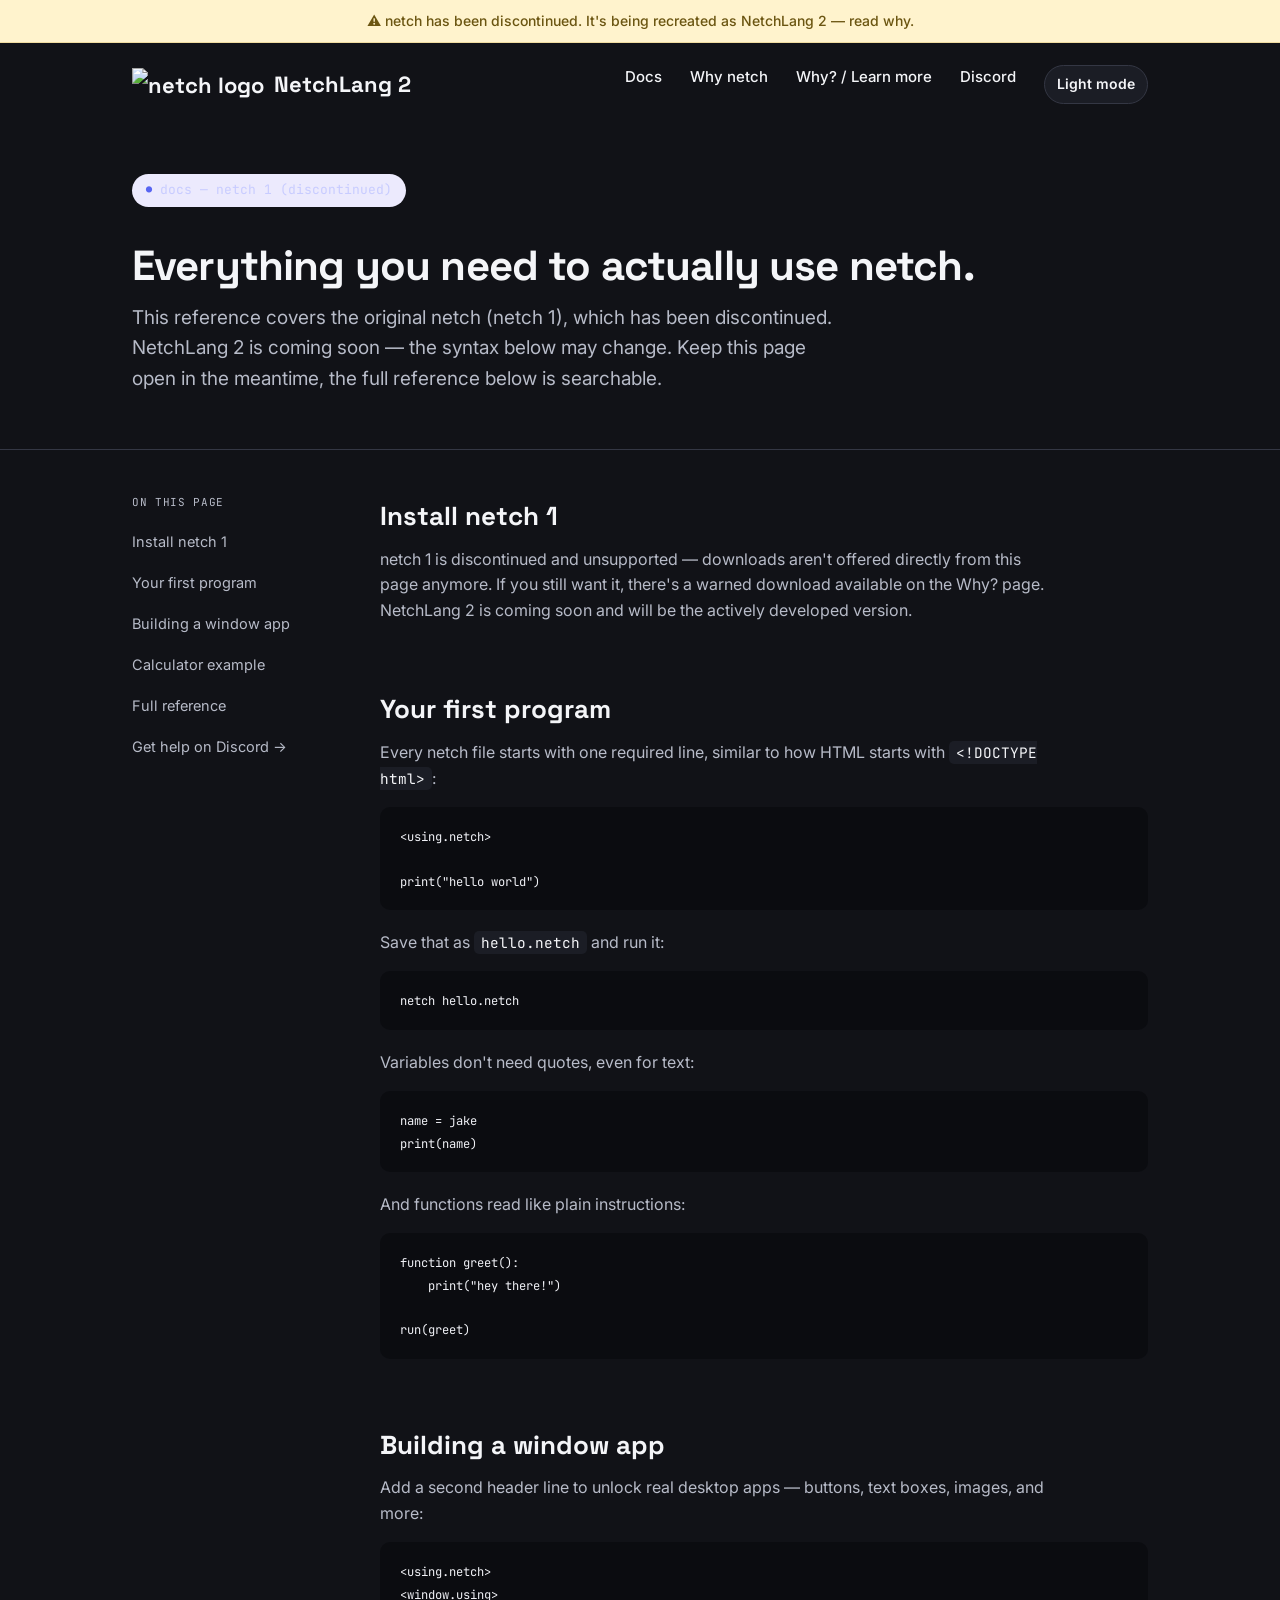
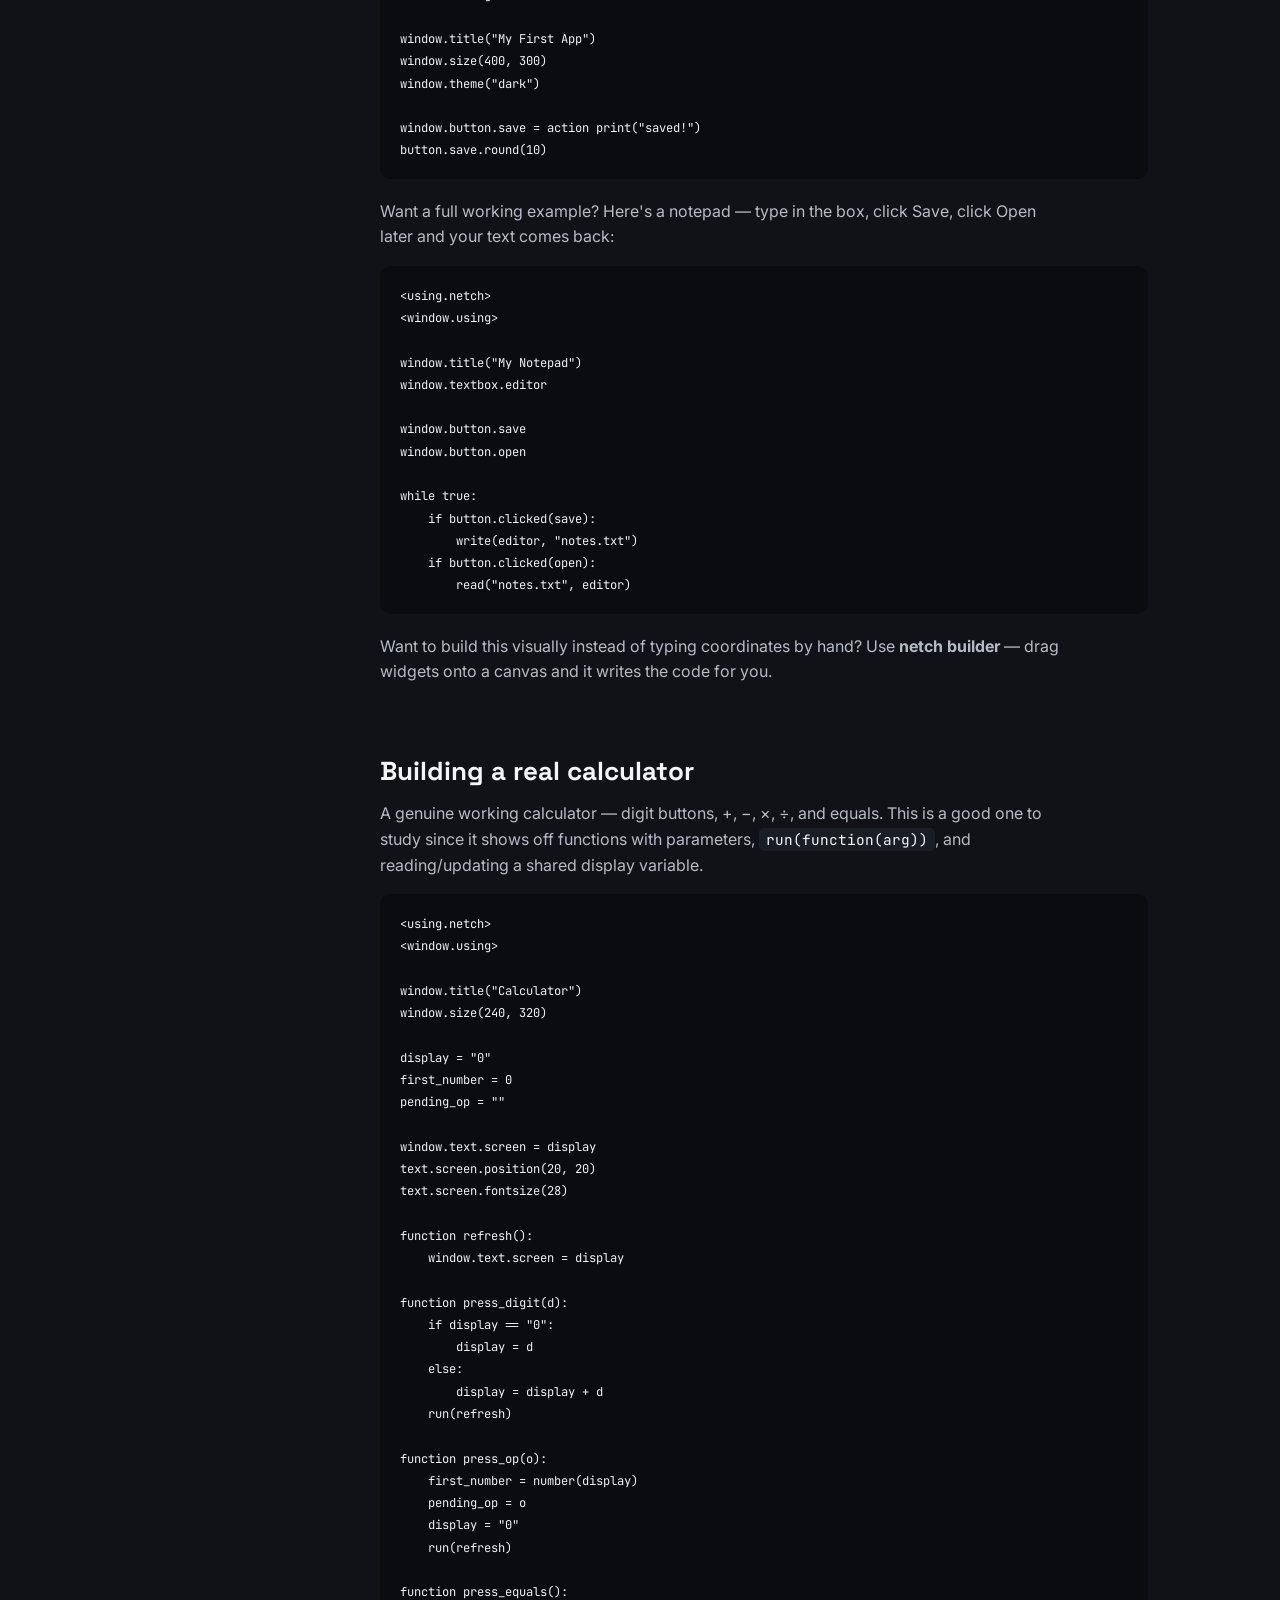
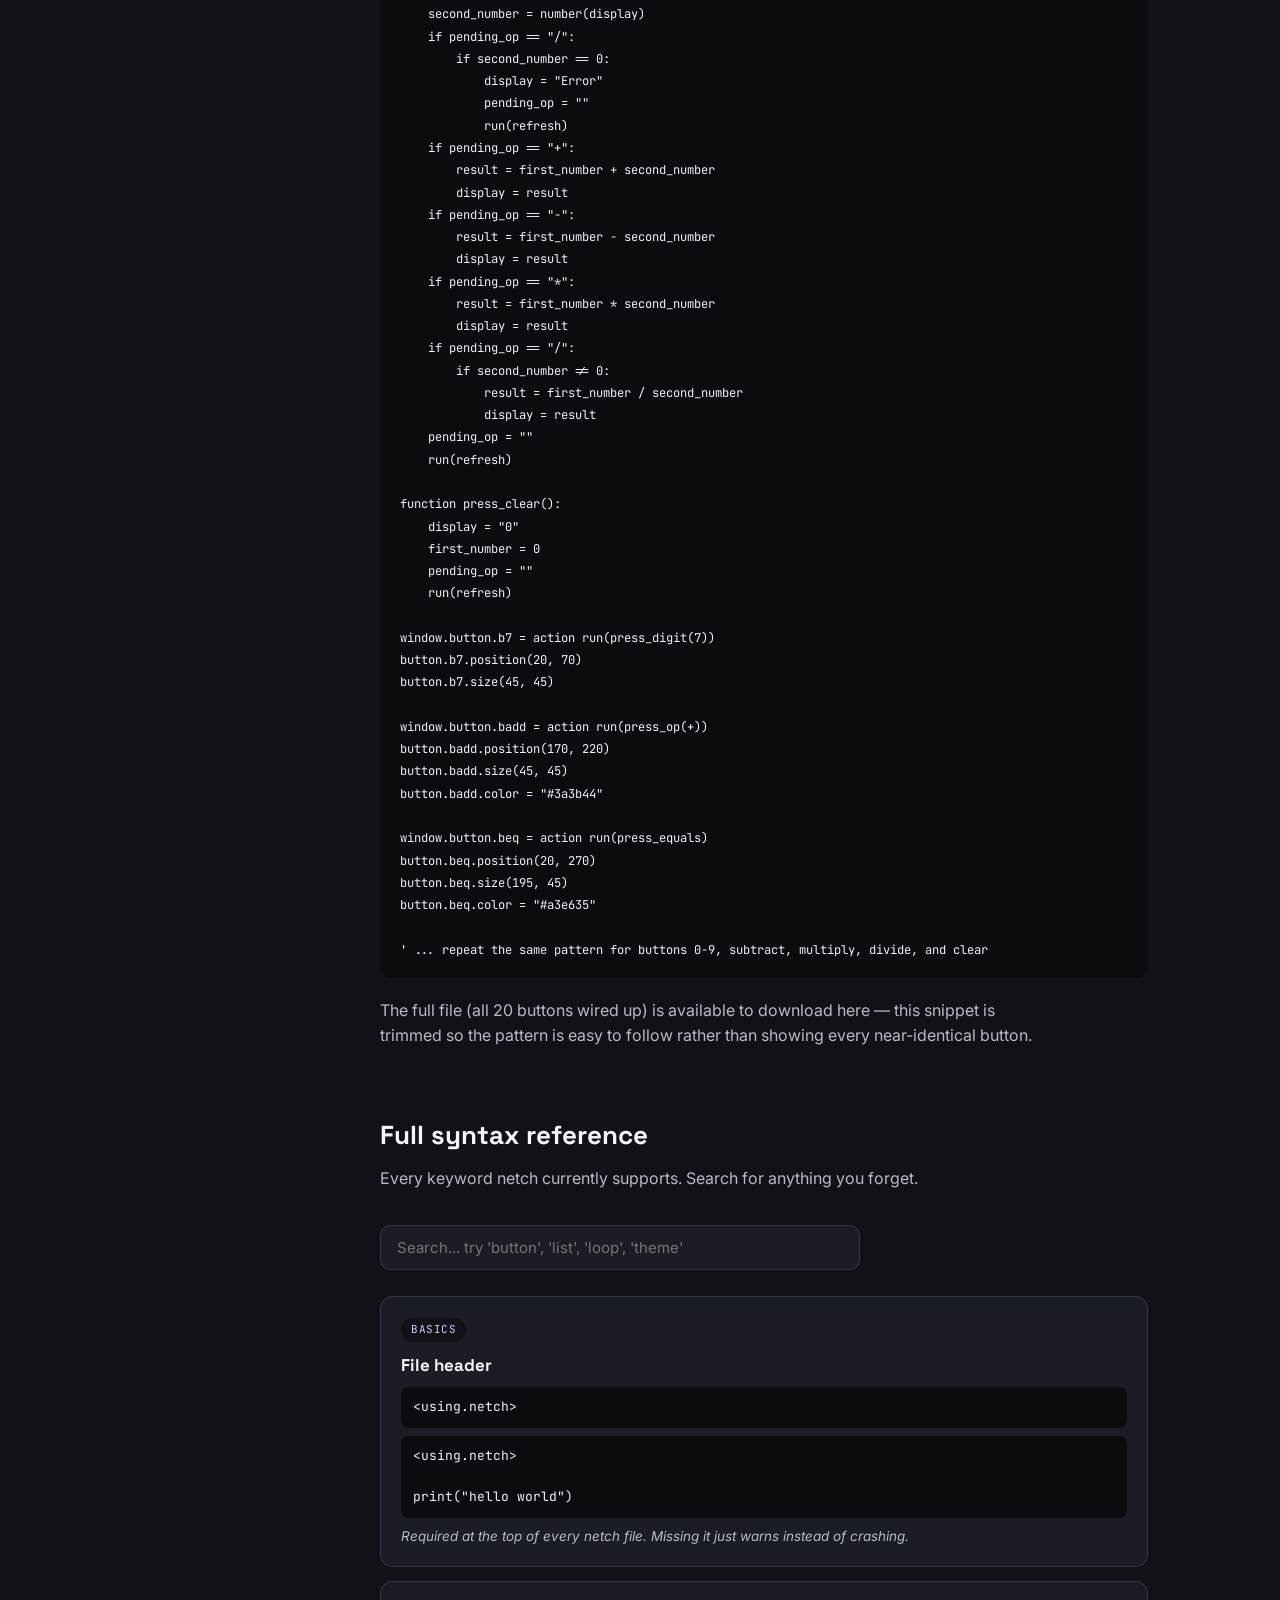
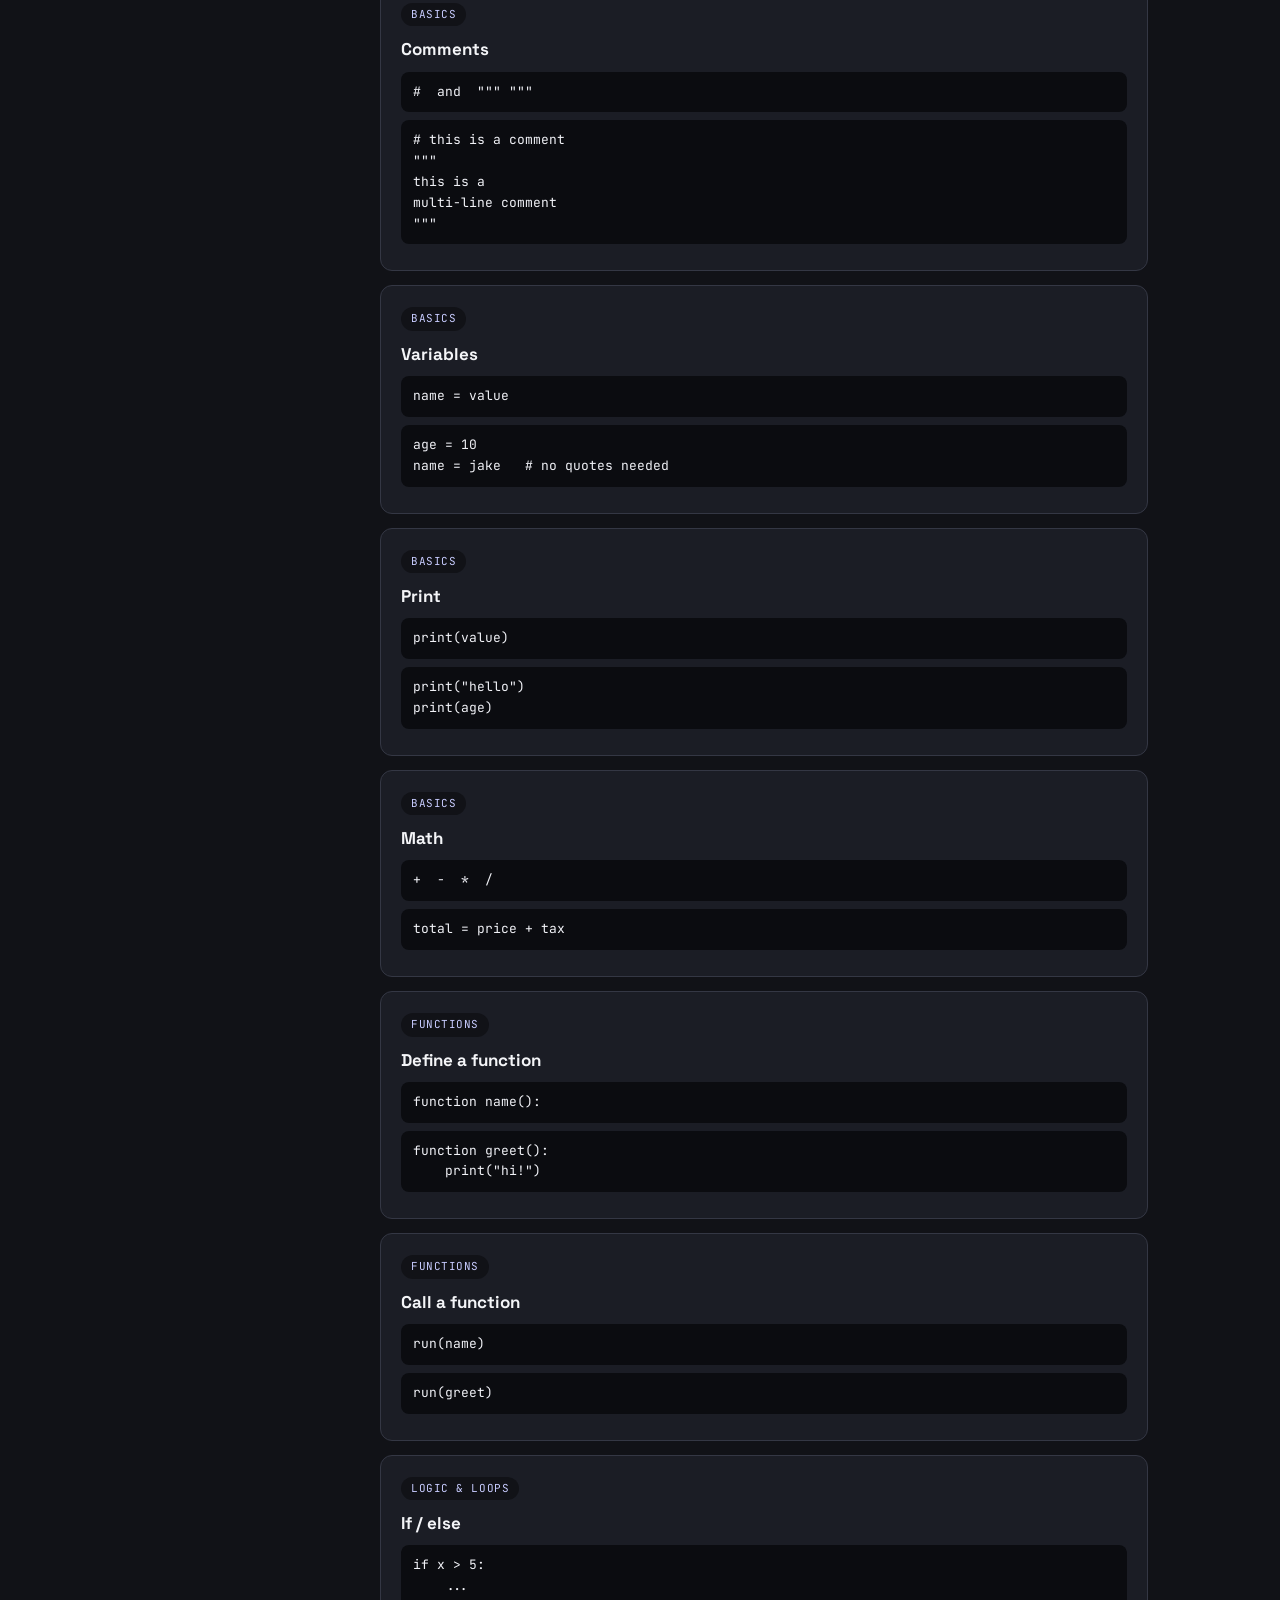
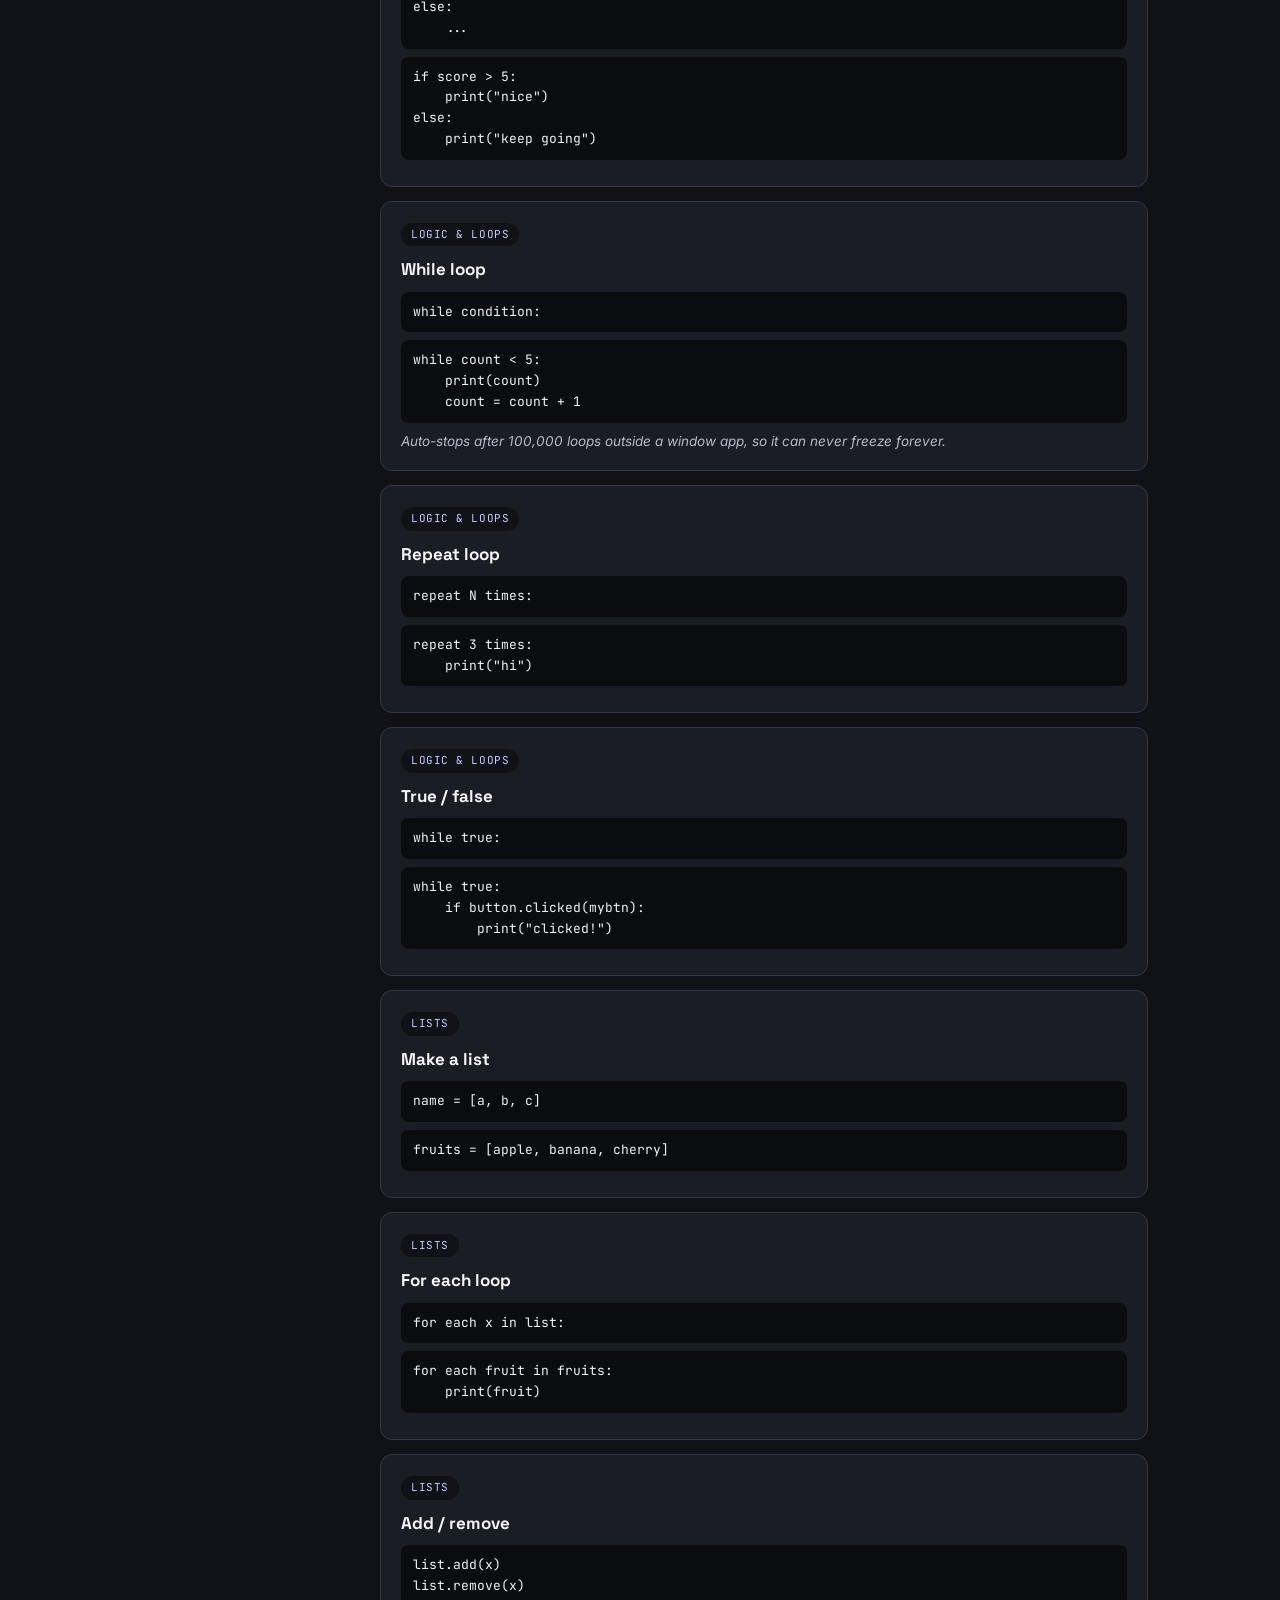
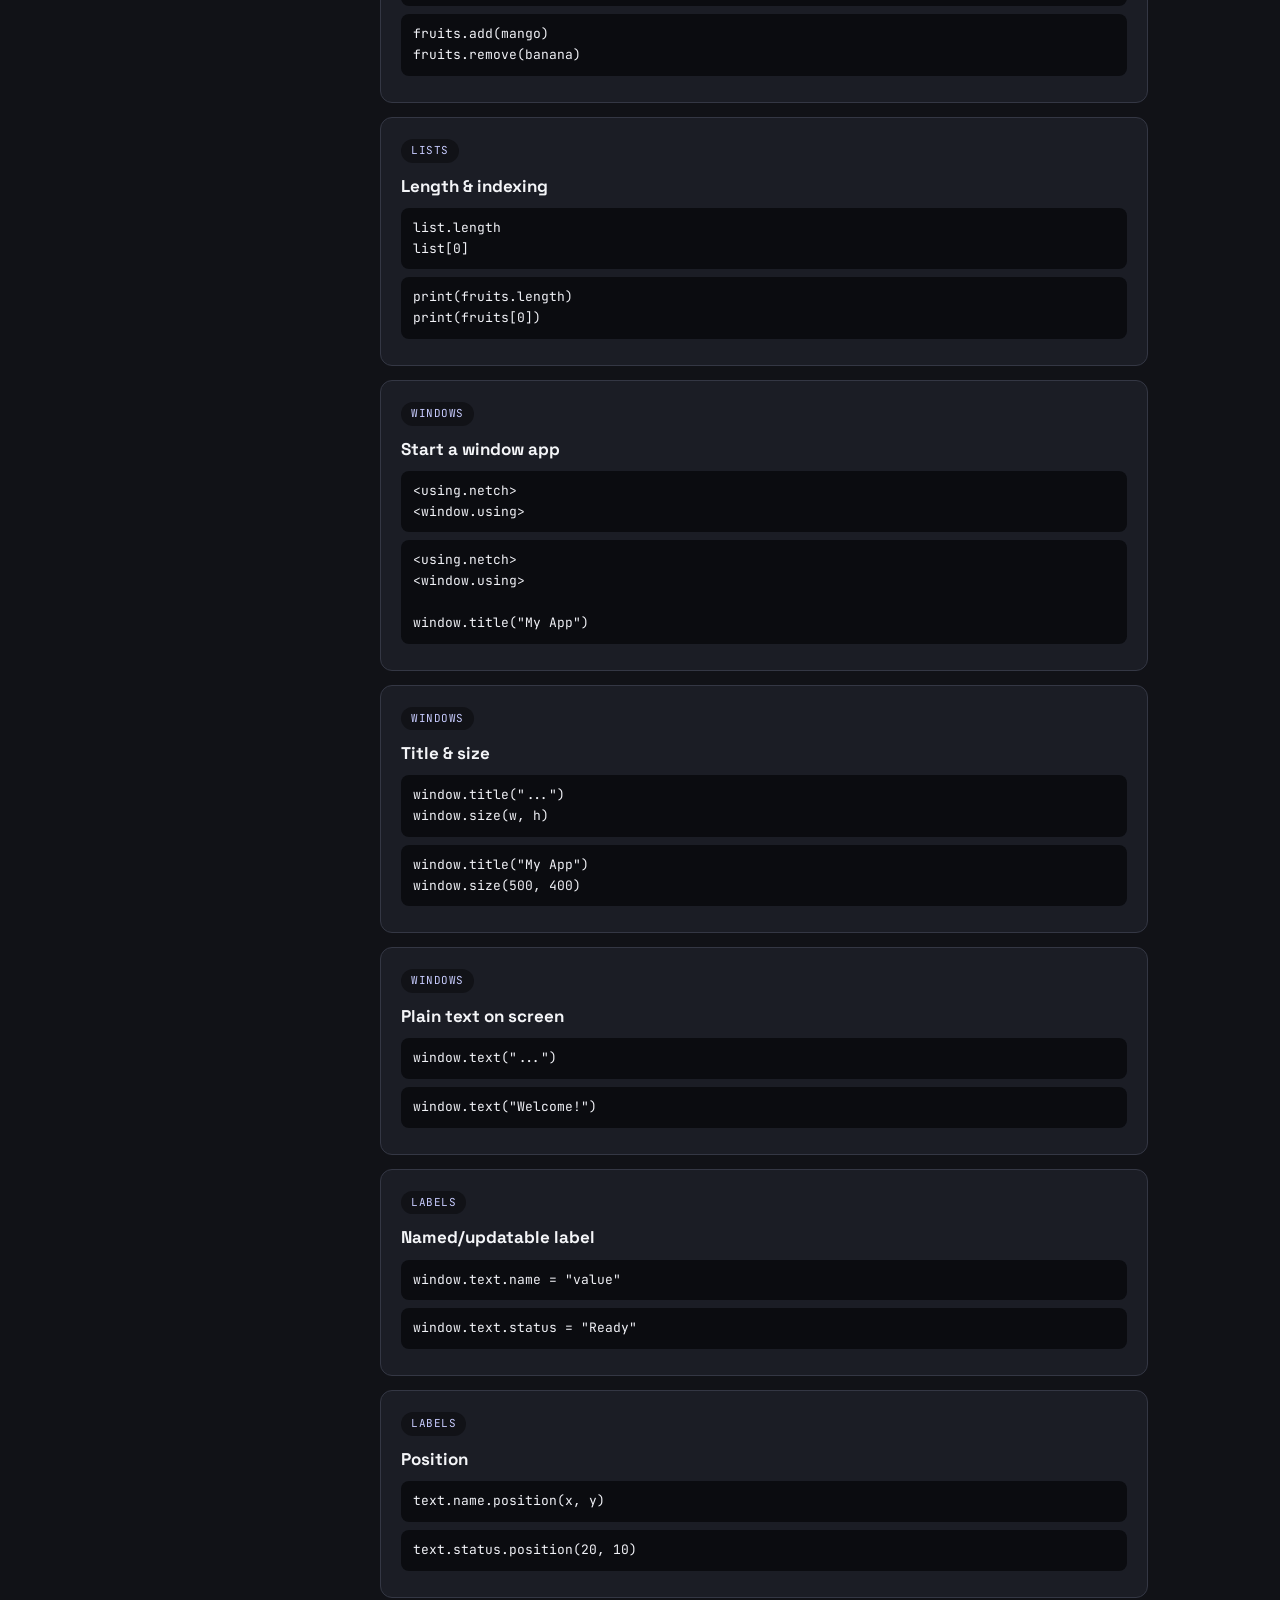
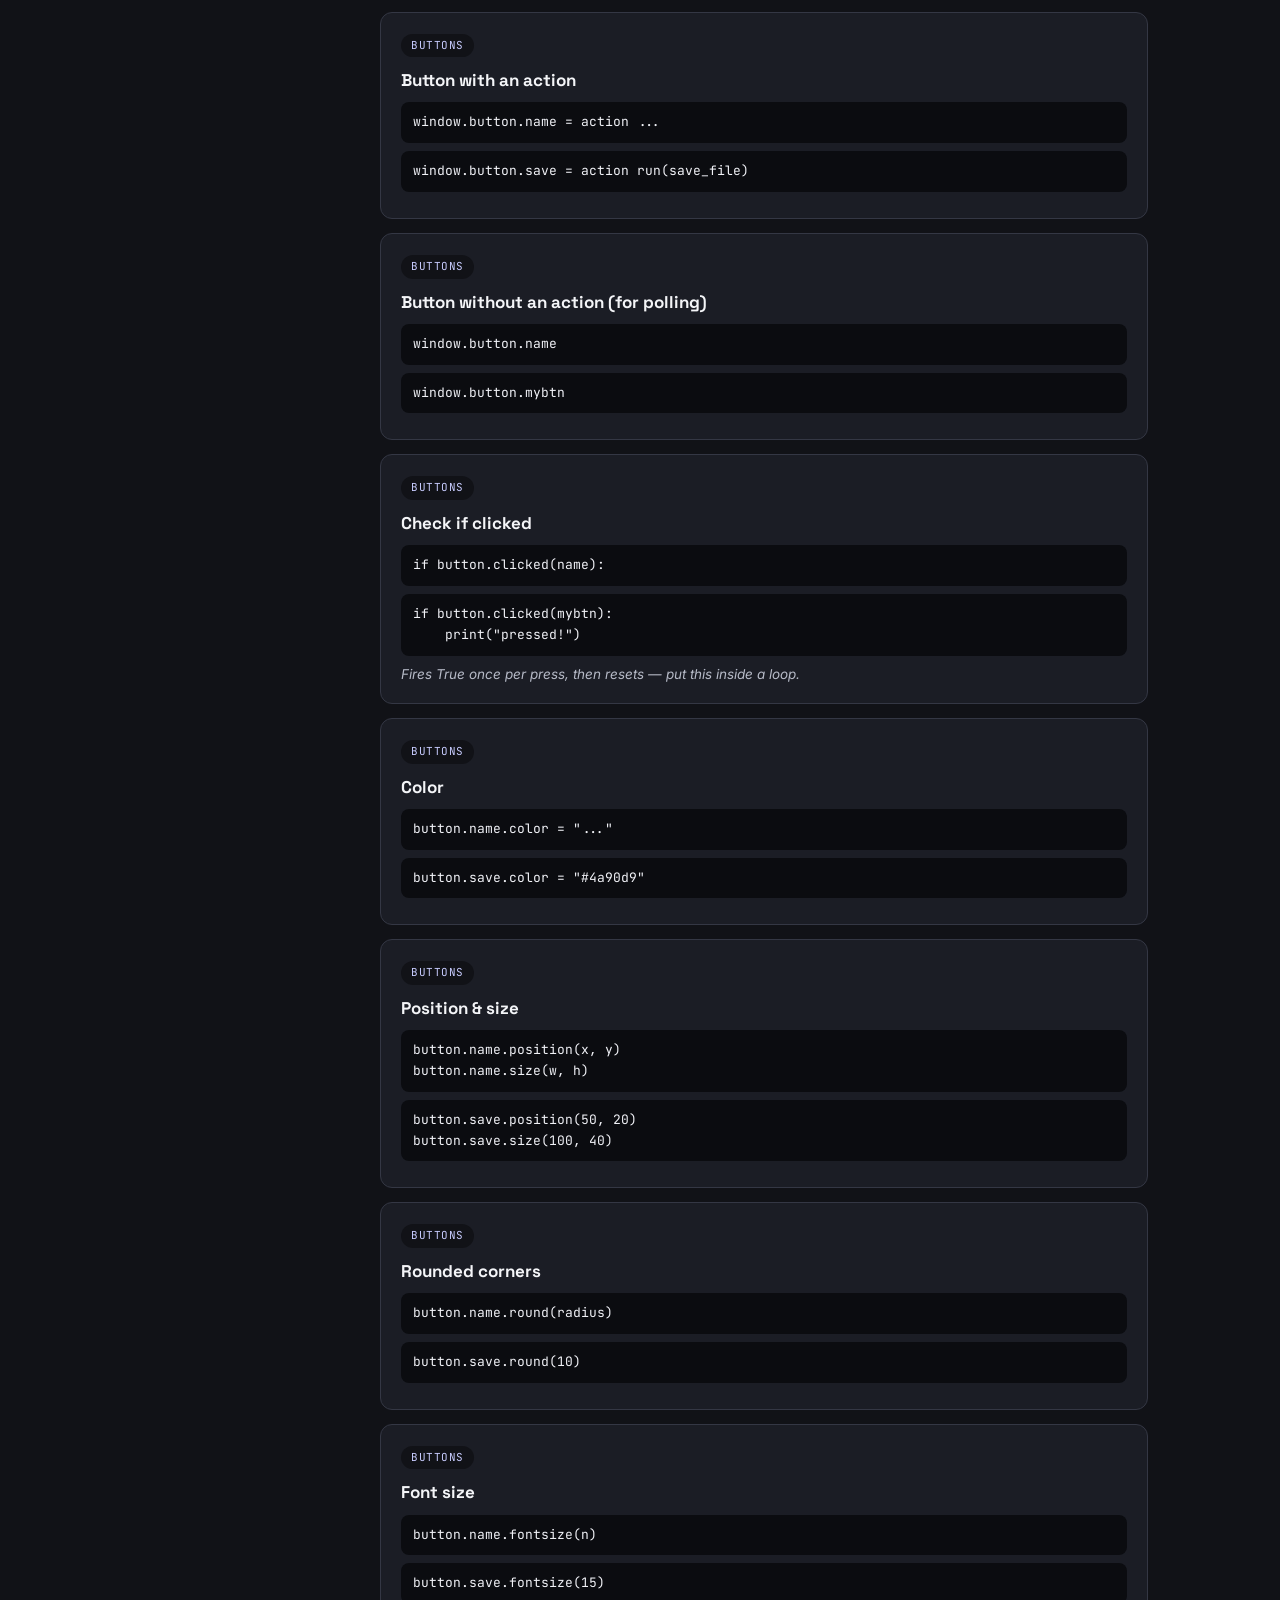
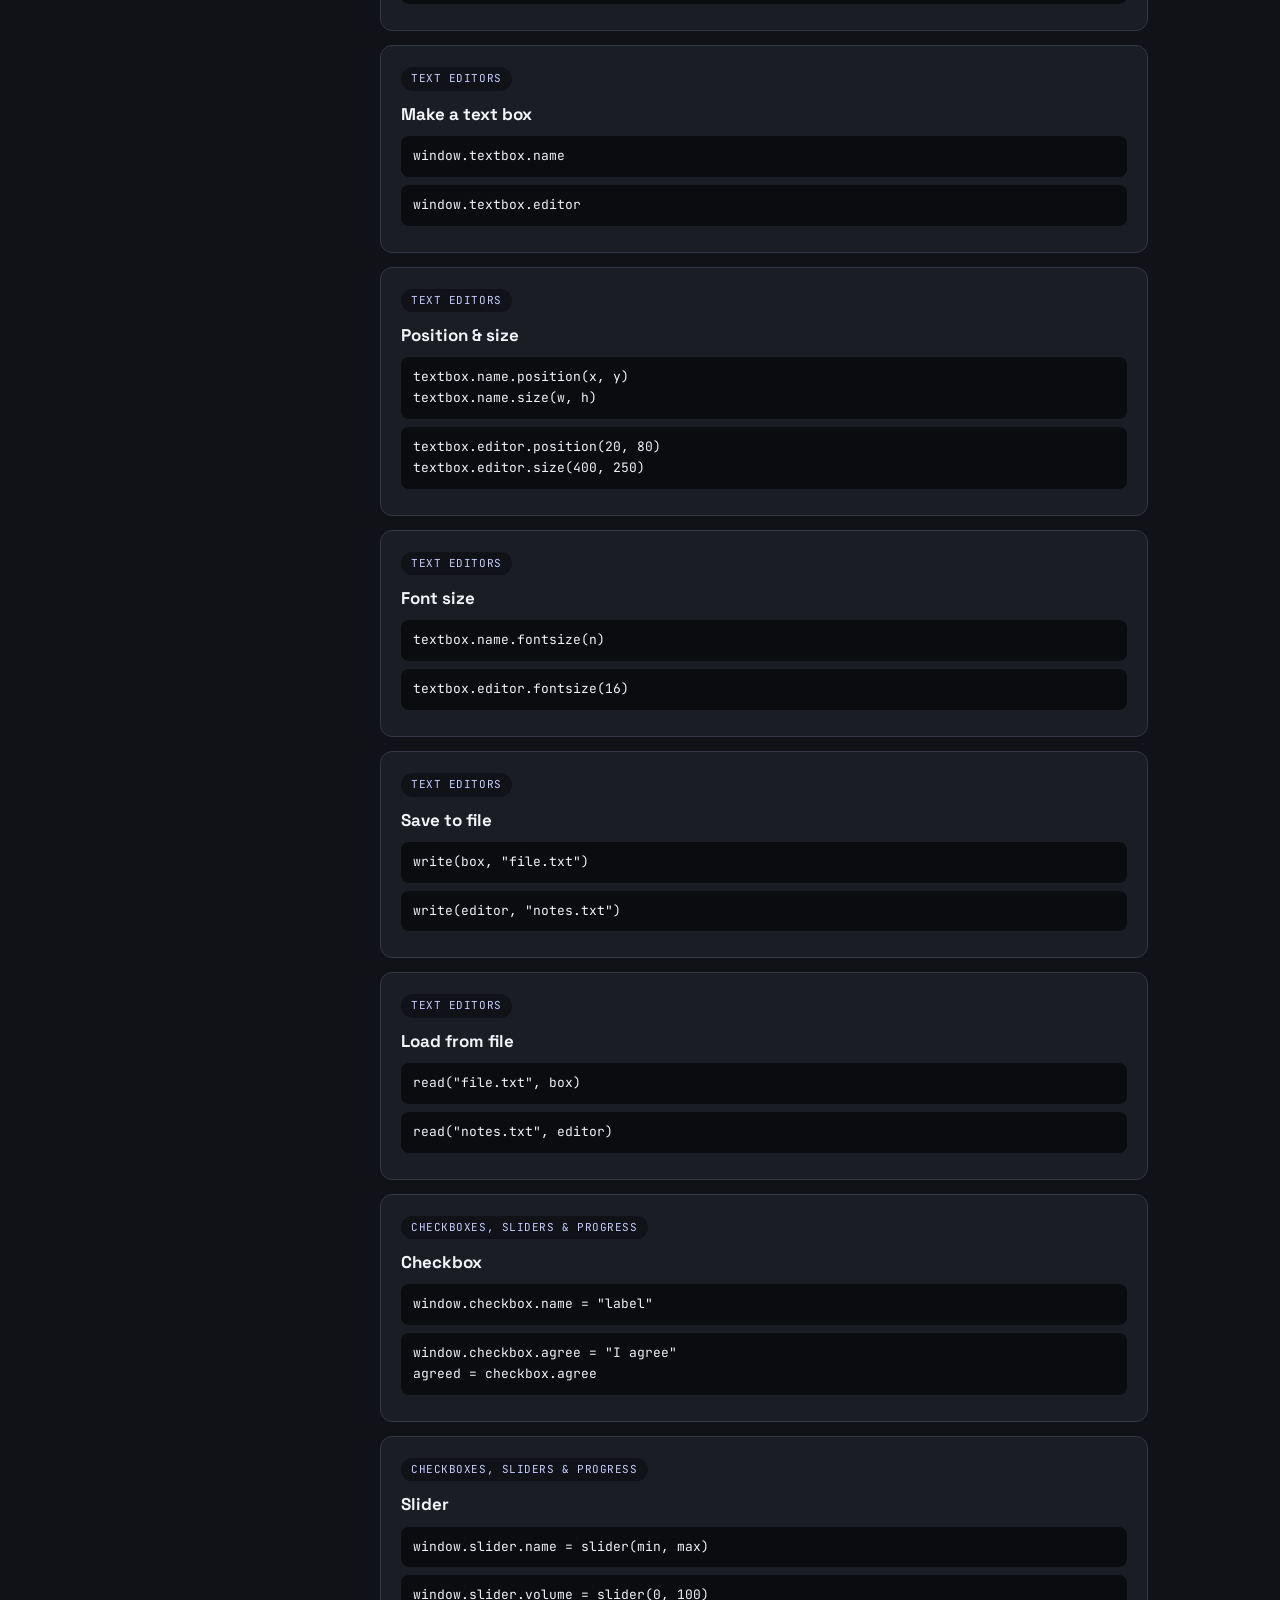
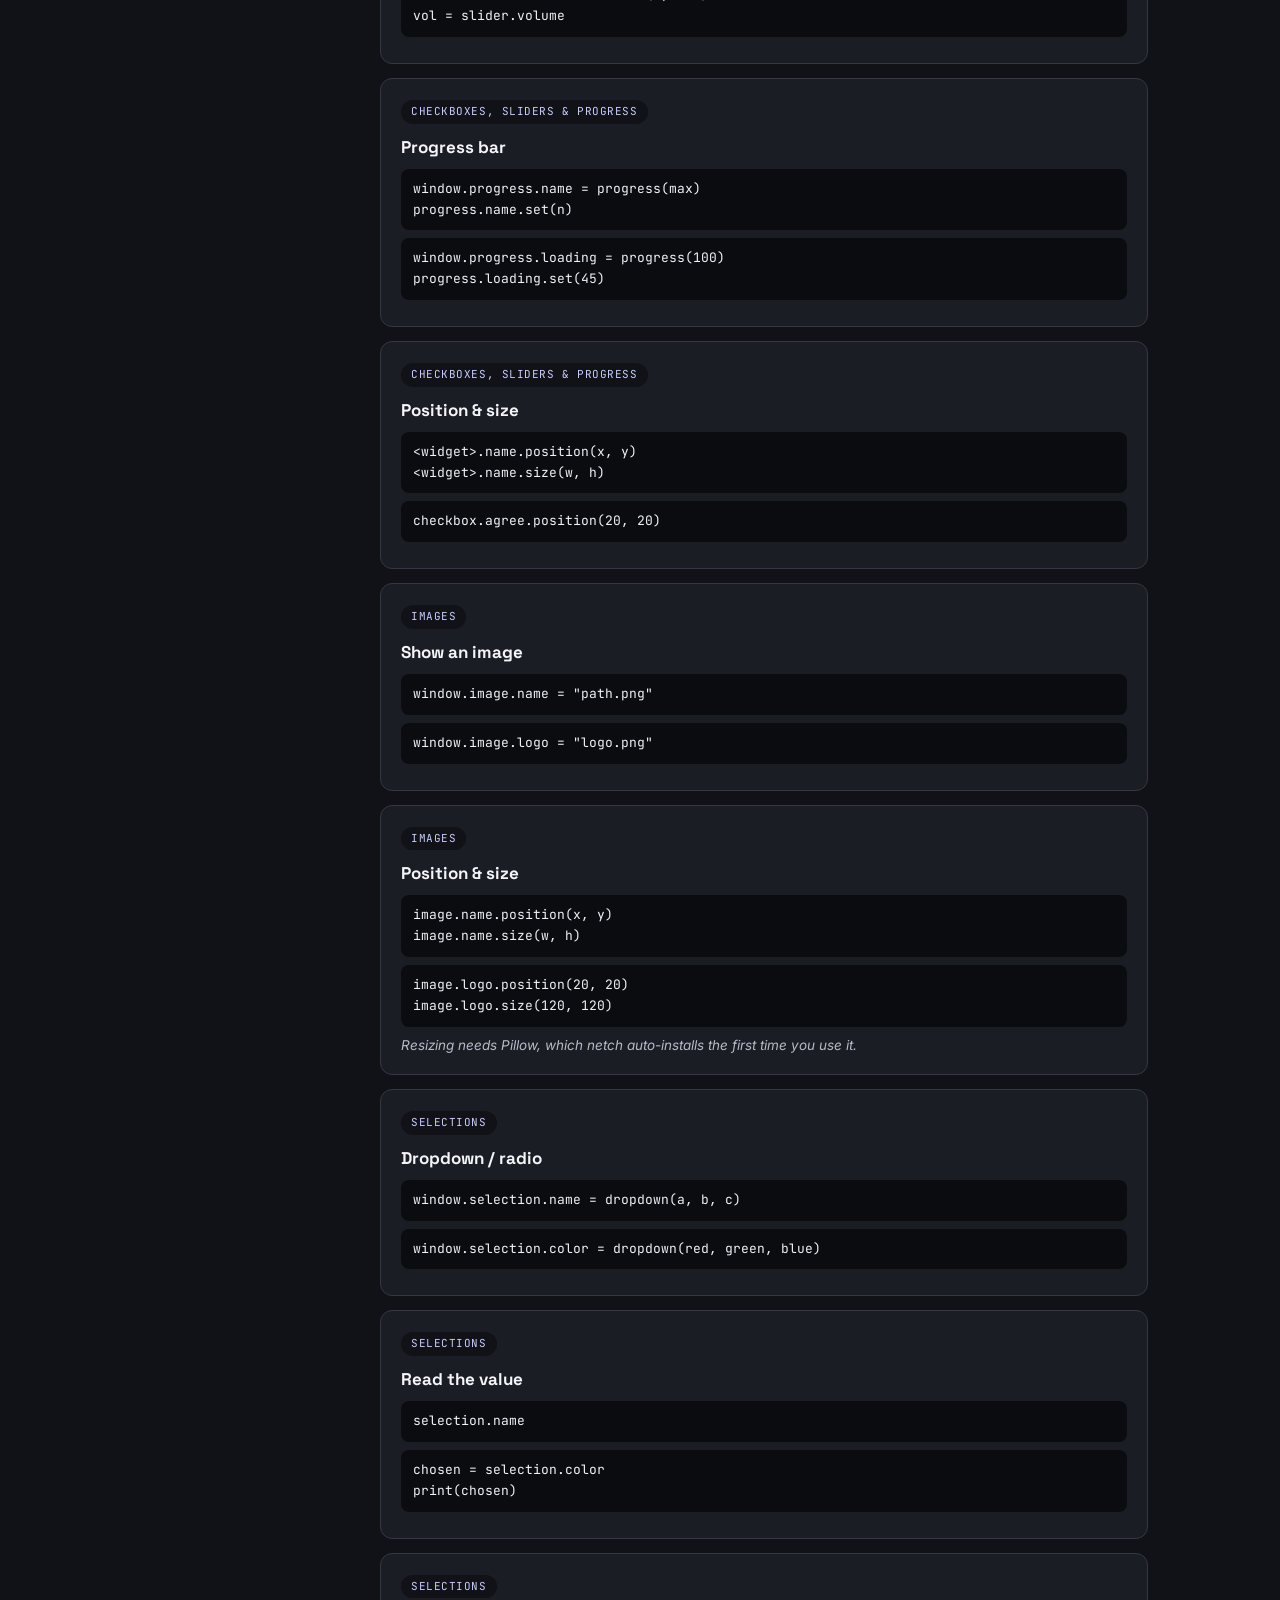
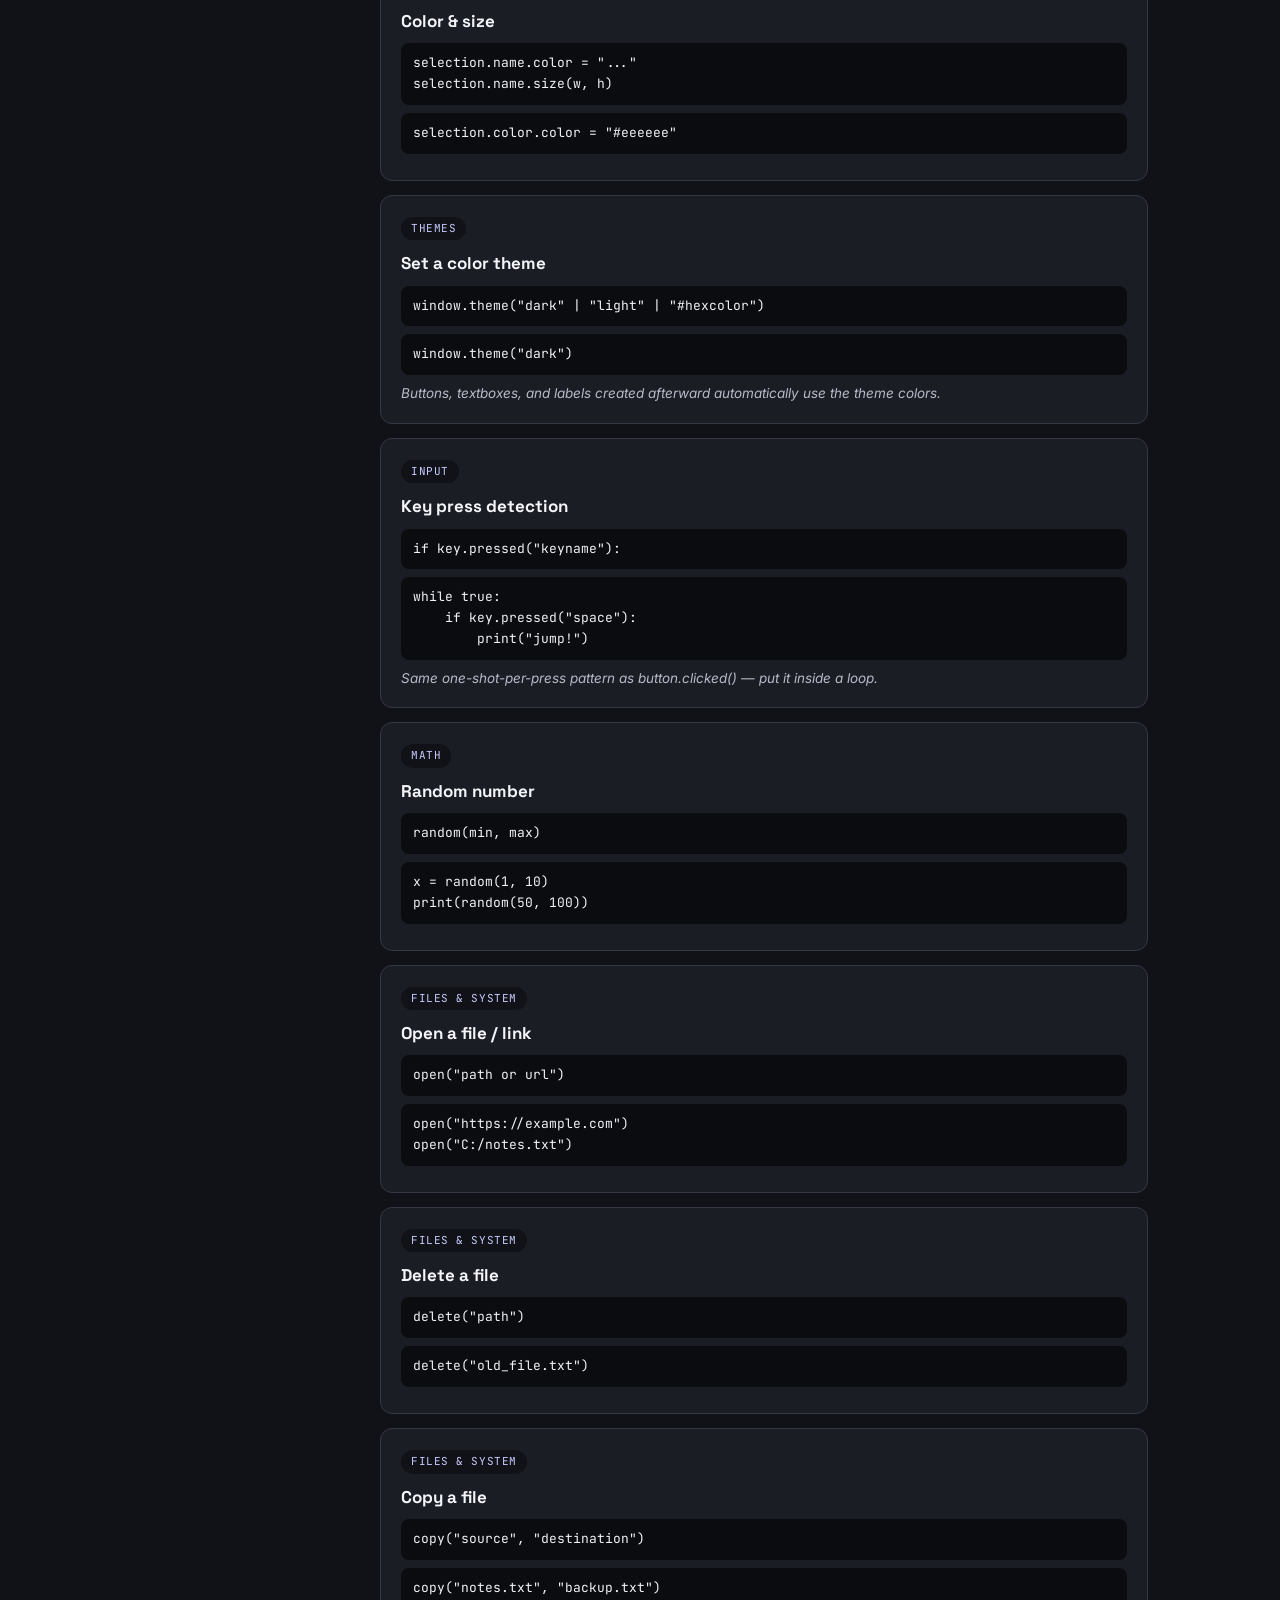
==== docs.html @ a578b595 "Add files via upload" ====
<!DOCTYPE html>
<html lang="en">
<head>
<meta charset="UTF-8" />
<meta name="viewport" content="width=device-width, initial-scale=1.0" />
<title>NetchLang 2 docs — syntax reference (netch 1, discontinued)</title>
<meta name="description" content="netch has been discontinued and is being recreated as NetchLang 2. This reference describes the original netch 1 syntax." />
<link id="theme-favicon" rel="icon" href="assets/logo-dark.png" />
<script>document.documentElement.dataset.theme = localStorage.getItem('netch-theme') || 'dark';</script>
<link rel="stylesheet" href="style.css" />
<link rel="stylesheet" href="docs.css" />
</head>
<body>

<div class="notice-banner">
  <div class="wrap">
    ⚠ netch has been discontinued. It's being recreated as NetchLang 2 — <a href="why.html">read why</a>.
  </div>
</div>

<div class="wrap">
  <nav>
    <a href="index.html" class="brand">
      <img src="assets/logo-light.png" alt="netch logo" />
      NetchLang 2
    </a>
    <div class="nav-links">
      <a href="docs.html">Docs</a>
      <a href="index.html#features">Why netch</a>
      <a href="why.html">Why? / Learn more</a>
      <a href="https://discord.gg/qxUgVgeZNE" target="_blank" rel="noopener">Discord</a>
      <button class="theme-toggle" type="button" data-theme-toggle>Light mode</button>
    </div>
  </nav>
</div>

<header class="docs-hero">
  <div class="wrap">
    <span class="eyebrow">docs — netch 1 (discontinued)</span>
    <h1>Everything you need to actually use netch.</h1>
    <p class="subhead">This reference covers the original netch (netch 1), which has been discontinued. NetchLang 2 is coming soon — the syntax below may change. Keep this page open in the meantime, the full reference below is searchable.</p>
  </div>
</header>

<div class="wrap docs-layout">

  <aside class="docs-nav">
    <div class="docs-nav-label">On this page</div>
    <a href="#install">Install netch 1</a>
    <a href="#first-program">Your first program</a>
    <a href="#windows-apps">Building a window app</a>
    <a href="#calculator">Calculator example</a>
    <a href="#reference">Full reference</a>
    <a href="https://discord.gg/qxUgVgeZNE" target="_blank" rel="noopener">Get help on Discord →</a>
  </aside>

  <main class="docs-content">

    <section id="install">
      <h2>Install netch 1</h2>
      <p>
        netch 1 is discontinued and unsupported — downloads aren't offered directly from this page anymore.
        If you still want it, there's a warned download available on the
        <a href="why.html">Why? page</a>. NetchLang 2 is coming soon and will be the actively developed version.
      </p>
    </section>

    <section id="first-program">
      <h2>Your first program</h2>
      <p>Every netch file starts with one required line, similar to how HTML starts with <code>&lt;!DOCTYPE html&gt;</code>:</p>
      <pre><code>&lt;using.netch&gt;

print("hello world")</code></pre>
      <p>Save that as <code>hello.netch</code> and run it:</p>
      <pre><code>netch hello.netch</code></pre>
      <p>Variables don't need quotes, even for text:</p>
      <pre><code>name = jake
print(name)</code></pre>
      <p>And functions read like plain instructions:</p>
      <pre><code>function greet():
    print("hey there!")

run(greet)</code></pre>
    </section>

    <section id="windows-apps">
      <h2>Building a window app</h2>
      <p>Add a second header line to unlock real desktop apps — buttons, text boxes, images, and more:</p>
      <pre><code>&lt;using.netch&gt;
&lt;window.using&gt;

window.title("My First App")
window.size(400, 300)
window.theme("dark")

window.button.save = action print("saved!")
button.save.round(10)</code></pre>
      <p>Want a full working example? Here's a notepad — type in the box, click Save, click Open later and your text comes back:</p>
      <pre><code>&lt;using.netch&gt;
&lt;window.using&gt;

window.title("My Notepad")
window.textbox.editor

window.button.save
window.button.open

while true:
    if button.clicked(save):
        write(editor, "notes.txt")
    if button.clicked(open):
        read("notes.txt", editor)</code></pre>
      <p>Want to build this visually instead of typing coordinates by hand? Use <strong>netch builder</strong> — drag widgets onto a canvas and it writes the code for you.</p>
    </section>

    <section id="calculator">
      <h2>Building a real calculator</h2>
      <p>A genuine working calculator — digit buttons, +, −, ×, ÷, and equals. This is a good one to study since it shows off functions with parameters, <code>run(function(arg))</code>, and reading/updating a shared display variable.</p>
      <pre><code>&lt;using.netch&gt;
&lt;window.using&gt;

window.title("Calculator")
window.size(240, 320)

display = "0"
first_number = 0
pending_op = ""

window.text.screen = display
text.screen.position(20, 20)
text.screen.fontsize(28)

function refresh():
    window.text.screen = display

function press_digit(d):
    if display == "0":
        display = d
    else:
        display = display + d
    run(refresh)

function press_op(o):
    first_number = number(display)
    pending_op = o
    display = "0"
    run(refresh)

function press_equals():
    second_number = number(display)
    if pending_op == "/":
        if second_number == 0:
            display = "Error"
            pending_op = ""
            run(refresh)
    if pending_op == "+":
        result = first_number + second_number
        display = result
    if pending_op == "-":
        result = first_number - second_number
        display = result
    if pending_op == "*":
        result = first_number * second_number
        display = result
    if pending_op == "/":
        if second_number != 0:
            result = first_number / second_number
            display = result
    pending_op = ""
    run(refresh)

function press_clear():
    display = "0"
    first_number = 0
    pending_op = ""
    run(refresh)

window.button.b7 = action run(press_digit(7))
button.b7.position(20, 70)
button.b7.size(45, 45)

window.button.badd = action run(press_op(+))
button.badd.position(170, 220)
button.badd.size(45, 45)
button.badd.color = "#3a3b44"

window.button.beq = action run(press_equals)
button.beq.position(20, 270)
button.beq.size(195, 45)
button.beq.color = "#a3e635"

' ... repeat the same pattern for buttons 0-9, subtract, multiply, divide, and clear</code></pre>
      <p class="docs-muted">
        The full file (all 20 buttons wired up) is
        <a href="downloads/calculator.netch" download>available to download here</a> — this snippet is trimmed so
        the pattern is easy to follow rather than showing every near-identical button.
      </p>
    </section>

    <section id="reference">
      <h2>Full syntax reference</h2>
      <p>Every keyword netch currently supports. Search for anything you forget.</p>

      <input id="ref-search" type="text" placeholder="Search... try 'button', 'list', 'loop', 'theme'" />
      <div id="ref-results"></div>
    </section>

  </main>
</div>

<footer>
  <div class="wrap">
    <div class="footer-inner">
      <a href="index.html" class="brand"><img src="assets/logo-light.png" alt="NetchLang logo" /> NetchLang 2</a>
      <div class="footer-links">
        <a href="why.html">Why?</a>
        <a href="https://discord.gg/qxUgVgeZNE" target="_blank" rel="noopener">Discord</a>
      </div>
    </div>
    <div class="footer-note">netch has been discontinued and shut down — NetchLang 2 is coming soon.</div>
  </div>
</footer>

<script src="theme.js"></script>
<script src="docs.js"></script>
</body>
</html>
---- style.css ----
@import url('https://fonts.googleapis.com/css2?family=Space+Grotesk:wght@500;700&family=Inter:wght@400;500;600&family=JetBrains+Mono:wght@400;500;600&display=swap');

:root {
  --bg: #111217;
  --bg-alt: #1b1d25;
  --ink: #f4f5f8;
  --muted: #b7bbc8;
  --accent: #5865f2;
  --accent-ink: #c8ccff;
  --lime: #c6f135;
  --code-bg: #0b0c10;
  --code-fg: #f1f2f7;
  --border: #343744;
  --radius: 14px;
}

:root[data-theme="light"] {
  --bg: #ffffff;
  --bg-alt: #f5f4f0;
  --ink: #15151a;
  --muted: #63636d;
  --accent-ink: #1f2560;
  --code-bg: #1e1f24;
  --code-fg: #e8e8ee;
  --border: #e6e4de;
}

img[src$="logo-light.png"] { content: url("assets/logo-dark.png"); }
.notice-banner { background: #3c3107; border-bottom-color: #715b12; color: #fff0ae; }
.editor-bar { background: #17181f; }
.eyebrow, .ref-cat { background: #292b42; }
.btn-secondary { border-color: var(--ink); }
#ref-search { background: var(--bg-alt); color: var(--ink); }

:root[data-theme="light"] img[src$="logo-light.png"] { content: url("assets/logo-light.png"); }
:root[data-theme="light"] .notice-banner { background: #fff3cd; border-bottom-color: #f0dca0; color: #6b5511; }
:root[data-theme="light"] .editor-bar { background: #26272e; }
:root[data-theme="light"] .eyebrow, :root[data-theme="light"] .ref-cat { background: #eceafd; }

.theme-toggle {
  border: 1px solid var(--border);
  border-radius: 999px;
  background: var(--bg-alt);
  color: var(--ink);
  cursor: pointer;
  font: inherit;
  font-size: 14px;
  font-weight: 600;
  padding: 7px 12px;
}
.theme-toggle:hover { border-color: var(--accent); }

* { box-sizing: border-box; }

html { scroll-behavior: smooth; }

body {
  margin: 0;
  background: var(--bg);
  color: var(--ink);
  font-family: 'Inter', sans-serif;
  font-size: 16px;
  line-height: 1.6;
}

h1, h2, h3 {
  font-family: 'Space Grotesk', sans-serif;
  font-weight: 700;
  line-height: 1.1;
  margin: 0;
}

a { color: inherit; text-decoration: none; }

.wrap {
  max-width: 1080px;
  margin: 0 auto;
  padding: 0 32px;
}

@media (prefers-reduced-motion: reduce) {
  * { animation: none !important; transition: none !important; }
  html { scroll-behavior: auto; }
}

/* ---------- nav ---------- */
nav {
  display: flex;
  align-items: center;
  justify-content: space-between;
  padding: 22px 0;
}
.brand {
  display: flex;
  align-items: center;
  gap: 10px;
  font-family: 'Space Grotesk', sans-serif;
  font-weight: 700;
  font-size: 22px;
}
.brand img { height: 34px; width: auto; display: block; }
.nav-links {
  display: flex;
  gap: 28px;
  font-weight: 500;
  font-size: 15px;
}
.nav-links a { border-bottom: 2px solid transparent; padding-bottom: 3px; }
.nav-links a:hover { border-bottom-color: var(--accent); }

.notice-banner {
  background: #fff3cd;
  border-bottom: 1px solid #f0dca0;
  color: #6b5511;
  font-size: 14px;
  font-weight: 500;
  text-align: center;
  padding: 10px 20px;
}

.download-box {
  margin-top: 30px;
  padding: 20px;
  border: 1px solid var(--border);
  border-radius: var(--radius);
  background: var(--bg-alt);
}
.download-label {
  font-family: 'JetBrains Mono', monospace;
  font-size: 12.5px;
  color: var(--muted);
  text-transform: uppercase;
  letter-spacing: 0.5px;
  margin-bottom: 12px;
}
.docs-muted-inline {
  margin: 10px 0 0;
  font-size: 13px;
  color: var(--muted);
}

/* ---------- hero ---------- */
.hero {
  padding: 64px 0 40px;
  position: relative;
}
.hero-inner {
  display: flex;
  align-items: center;
  gap: 56px;
}
.hero-text { flex: 1.15; }
.hero-logo {
  flex: 0.85;
  display: flex;
  justify-content: center;
  position: relative;
}
.hero-logo img {
  width: 100%;
  max-width: 340px;
  filter: drop-shadow(0 18px 30px rgba(21,21,26,0.10));
}

.eyebrow {
  display: inline-flex;
  align-items: center;
  gap: 8px;
  font-family: 'JetBrains Mono', monospace;
  font-size: 13px;
  color: var(--accent-ink);
  background: #eceafd;
  border-radius: 100px;
  padding: 6px 14px;
  margin-bottom: 22px;
}
.eyebrow::before { content: "●"; color: var(--accent); font-size: 10px; }

h1.headline {
  font-size: clamp(38px, 5vw, 58px);
  letter-spacing: -0.02em;
}
.headline .underline-wrap { position: relative; display: inline-block; }
.headline .underline-wrap svg {
  position: absolute;
  left: -2%;
  bottom: -14px;
  width: 104%;
  height: 18px;
}

.subhead {
  margin-top: 22px;
  font-size: 19px;
  color: var(--muted);
  max-width: 46ch;
}

.cta-row {
  margin-top: 34px;
  display: flex;
  align-items: center;
  gap: 16px;
  flex-wrap: wrap;
}

.btn {
  display: inline-flex;
  align-items: center;
  gap: 9px;
  font-weight: 600;
  font-size: 15.5px;
  padding: 13px 22px;
  border-radius: 10px;
  border: 2px solid var(--ink);
  transition: transform 0.15s ease, box-shadow 0.15s ease;
}
.btn:hover { transform: translateY(-2px); }
.btn-primary {
  background: var(--lime);
  color: #15151a;
  box-shadow: 4px 4px 0 var(--accent);
}
.btn-primary:hover { box-shadow: 6px 6px 0 var(--accent); }
.btn-secondary {
  background: transparent;
  color: var(--ink);
}
.btn-secondary:hover { background: var(--bg-alt); }

/* ---------- code showcase ---------- */
.showcase { padding: 30px 0 90px; }
.editor {
  background: var(--code-bg);
  border-radius: var(--radius);
  overflow: hidden;
  box-shadow: 0 30px 60px -20px rgba(21,21,26,0.35);
}
.editor-bar {
  display: flex;
  align-items: center;
  gap: 8px;
  padding: 13px 16px;
  background: #26272e;
}
.editor-bar span {
  width: 11px; height: 11px; border-radius: 50%;
  background: #4b4c56;
}
.editor-bar span:nth-child(1) { background: #ef5a52; }
.editor-bar span:nth-child(2) { background: #f4bd3d; }
.editor-bar span:nth-child(3) { background: #61c454; }
.editor-filename {
  margin-left: 10px;
  font-family: 'JetBrains Mono', monospace;
  font-size: 12.5px;
  color: #9a9aa5;
}
.editor pre {
  margin: 0;
  padding: 26px 28px 30px;
  font-family: 'JetBrains Mono', monospace;
  font-size: 14px;
  line-height: 1.7;
  overflow-x: auto;
}
.tok-keyword { color: #c586c0; }
.tok-builtin { color: #4fc1ff; }
.tok-dotted  { color: #9cdcfe; }
.tok-string  { color: #ce9178; }
.tok-comment { color: #6a9955; font-style: italic; }
.tok-number  { color: #b5cea8; }
.tok-tag     { color: #f0a868; }

/* ---------- features ---------- */
.features { padding: 20px 0 100px; }
.features-head { max-width: 60ch; margin-bottom: 44px; }
.features-head h2 { font-size: clamp(28px, 3.4vw, 36px); }
.features-head p { color: var(--muted); margin-top: 12px; font-size: 17px; }

.feature-grid {
  display: grid;
  grid-template-columns: repeat(3, 1fr);
  gap: 22px;
}
.feature-card {
  border: 1px solid var(--border);
  border-radius: var(--radius);
  padding: 26px 24px;
  background: var(--bg-alt);
  opacity: 0;
  transform: translateY(14px);
  transition: opacity 0.5s ease, transform 0.5s ease;
}
.feature-card.visible { opacity: 1; transform: translateY(0); }
.feature-card .num {
  font-family: 'JetBrains Mono', monospace;
  font-size: 13px;
  color: var(--accent);
  margin-bottom: 14px;
}
.feature-card h3 { font-size: 19px; margin-bottom: 10px; }
.feature-card p { color: var(--muted); font-size: 15px; margin: 0; }

/* ---------- cta band ---------- */
.cta-band {
  background: #252733;
  color: var(--ink);
  border-radius: 20px;
  margin: 0 0 100px;
  padding: 56px 48px;
  display: flex;
  align-items: center;
  justify-content: space-between;
  gap: 32px;
  flex-wrap: wrap;
  position: relative;
  overflow: hidden;
}
.cta-band::before {
  content: "";
  position: absolute;
  right: -60px; top: -60px;
  width: 220px; height: 220px;
  background: var(--lime);
  border-radius: 50%;
  opacity: 0.15;
}
.cta-band h2 { font-size: clamp(24px, 3vw, 32px); max-width: 20ch; }
.cta-band .btn-primary { box-shadow: 4px 4px 0 var(--accent); }

:root[data-theme="light"] .btn-primary {
  background: var(--ink);
  color: #fff;
  box-shadow: 4px 4px 0 var(--lime);
}
:root[data-theme="light"] .btn-primary:hover { box-shadow: 6px 6px 0 var(--lime); }
:root[data-theme="light"] .cta-band { background: var(--ink); color: #fff; }
:root[data-theme="light"] .cta-band .btn-primary { box-shadow: 4px 4px 0 var(--lime); }

/* ---------- footer ---------- */
footer {
  border-top: 1px solid var(--border);
  padding: 36px 0 48px;
}
.footer-inner {
  display: flex;
  align-items: center;
  justify-content: space-between;
  flex-wrap: wrap;
  gap: 16px;
}
.footer-inner .brand { font-size: 16px; }
.footer-inner .brand img { height: 24px; }
.footer-links {
  display: flex;
  gap: 24px;
  font-size: 14.5px;
  color: var(--muted);
}
.footer-links a:hover { color: var(--ink); }
.footer-note {
  margin-top: 18px;
  font-size: 13px;
  color: var(--muted);
  font-family: 'JetBrains Mono', monospace;
}

@media (max-width: 860px) {
  .hero-inner { flex-direction: column-reverse; }
  .hero-logo img { max-width: 220px; }
  .feature-grid { grid-template-columns: 1fr; }
  .cta-band { flex-direction: column; align-items: flex-start; }
}

@media (max-width: 640px) {
  nav { flex-wrap: wrap; gap: 12px; row-gap: 10px; }
  .nav-links { gap: 16px; font-size: 14px; flex-wrap: wrap; row-gap: 8px; }
  .wrap { padding: 0 20px; }
  .hero { padding-top: 40px; }
  .cta-row { flex-direction: column; align-items: stretch; }
  .cta-row .btn { justify-content: center; }
  .cta-band { padding: 36px 28px; }
}
---- docs.css ----
.docs-hero {
  padding: 48px 0 36px;
  border-bottom: 1px solid var(--border);
}
.docs-hero h1 {
  font-size: clamp(30px, 4vw, 42px);
  margin-top: 14px;
  letter-spacing: -0.02em;
}
.docs-hero .subhead { margin-top: 14px; max-width: 60ch; }

.docs-layout {
  display: flex;
  gap: 48px;
  padding: 44px 32px 100px;
  align-items: flex-start;
}

.docs-nav {
  width: 200px;
  flex-shrink: 0;
  position: sticky;
  top: 24px;
  display: flex;
  flex-direction: column;
  gap: 10px;
}
.docs-nav-label {
  font-family: 'JetBrains Mono', monospace;
  font-size: 11px;
  text-transform: uppercase;
  letter-spacing: 0.06em;
  color: var(--muted);
  margin-bottom: 4px;
}
.docs-nav a {
  font-size: 14.5px;
  color: var(--muted);
  padding: 4px 0;
}
.docs-nav a:hover { color: var(--ink); }

.docs-content { flex: 1; min-width: 0; }
.docs-content section { margin-bottom: 64px; scroll-margin-top: 24px; }
.docs-content h2 {
  font-size: 26px;
  margin-bottom: 14px;
  padding-top: 8px;
}
.docs-content p { color: var(--muted); font-size: 16px; max-width: 68ch; }
.docs-content code {
  font-family: 'JetBrains Mono', monospace;
  font-size: 0.9em;
  background: var(--bg-alt);
  padding: 2px 7px;
  border-radius: 5px;
  color: var(--ink);
}
.docs-content pre {
  background: var(--code-bg);
  color: var(--code-fg);
  border-radius: 10px;
  padding: 18px 20px;
  width: 100%;
  max-width: 100%;
  overflow-x: auto;
  box-sizing: border-box;
  font-family: 'JetBrains Mono', monospace;
  font-size: 13.5px;
  line-height: 1.65;
  margin: 16px 0 20px;
}
.docs-content pre code { background: none; padding: 0; color: inherit; }

/* install tabs */
.install-tabs {
  display: flex;
  gap: 8px;
  margin: 20px 0 4px;
  flex-wrap: wrap;
}
.install-tab {
  font-family: 'Inter', sans-serif;
  font-size: 13.5px;
  font-weight: 500;
  padding: 8px 14px;
  border-radius: 8px;
  border: 1px solid var(--border);
  background: var(--bg);
  color: var(--muted);
  cursor: pointer;
}
.install-tab.active { border-color: var(--ink); color: var(--ink); background: var(--bg-alt); }
.install-panel { display: none; padding-top: 14px; }
.install-panel.active { display: block; }

/* reference search */
#ref-search {
  width: 100%;
  max-width: 480px;
  font-family: 'Inter', sans-serif;
  font-size: 15px;
  padding: 12px 16px;
  border-radius: 10px;
  border: 1px solid var(--border);
  margin: 18px 0 26px;
}
#ref-search:focus { outline: 2px solid var(--accent); outline-offset: 1px; }

.ref-entry {
  border: 1px solid var(--border);
  border-radius: 12px;
  padding: 18px 20px;
  margin-bottom: 14px;
  background: var(--bg-alt);
}
.ref-cat {
  font-family: 'JetBrains Mono', monospace;
  font-size: 11px;
  text-transform: uppercase;
  letter-spacing: 0.05em;
  color: var(--accent-ink);
  background: var(--bg);
  display: inline-block;
  padding: 3px 10px;
  border-radius: 100px;
  margin-bottom: 10px;
}
.ref-title { font-family: 'Space Grotesk', sans-serif; font-weight: 700; font-size: 17px; margin-bottom: 8px; }
.ref-syntax, .ref-example {
  font-family: 'JetBrains Mono', monospace;
  font-size: 13px;
  white-space: pre-wrap;
  background: var(--code-bg);
  color: var(--code-fg);
  border-radius: 8px;
  padding: 10px 12px;
  margin-bottom: 8px;
}
.ref-note { font-size: 13.5px; color: var(--muted); font-style: italic; margin: 0; }
.ref-empty { color: var(--muted); padding: 20px 0; }

@media (max-width: 860px) {
  .docs-layout { flex-direction: column; padding: 32px 20px 70px; }
  .docs-nav {
    position: static;
    width: 100%;
    flex-direction: row;
    flex-wrap: wrap;
    gap: 16px;
  }
  .docs-nav-label { width: 100%; }
}
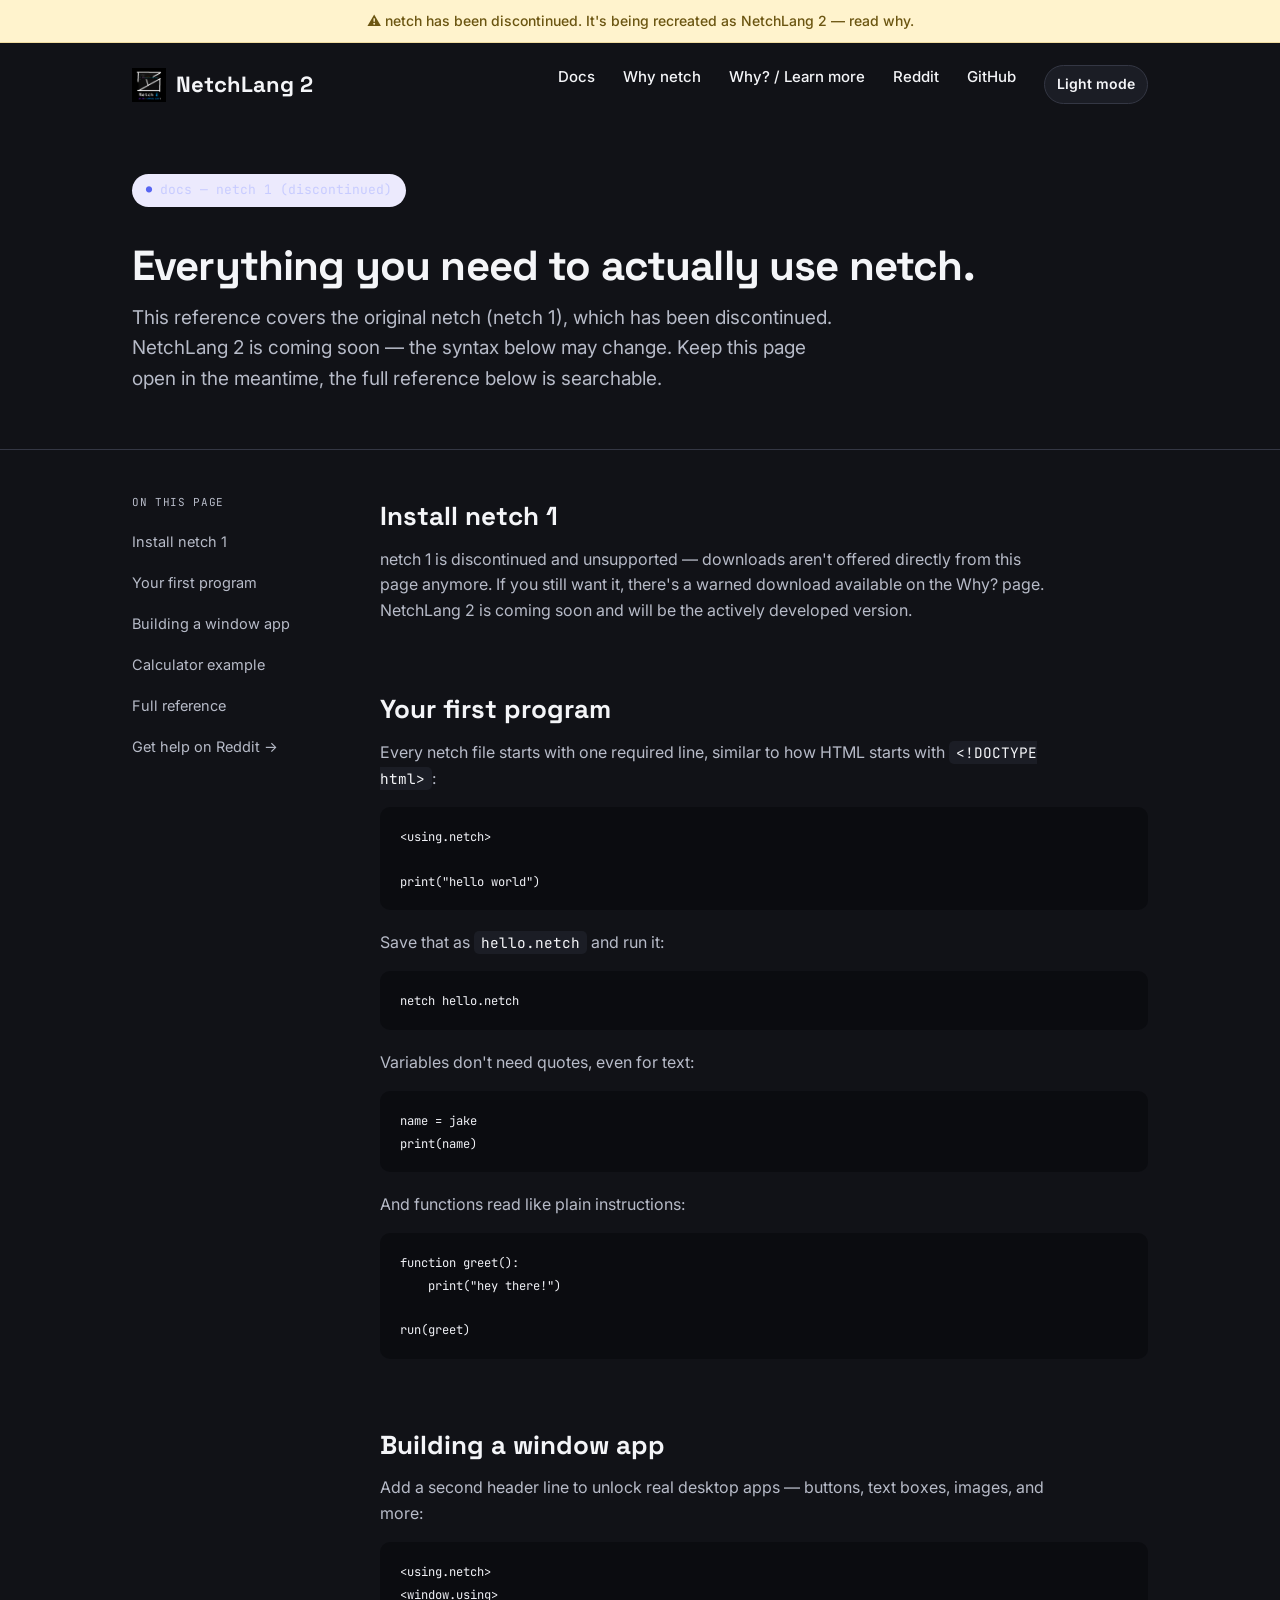
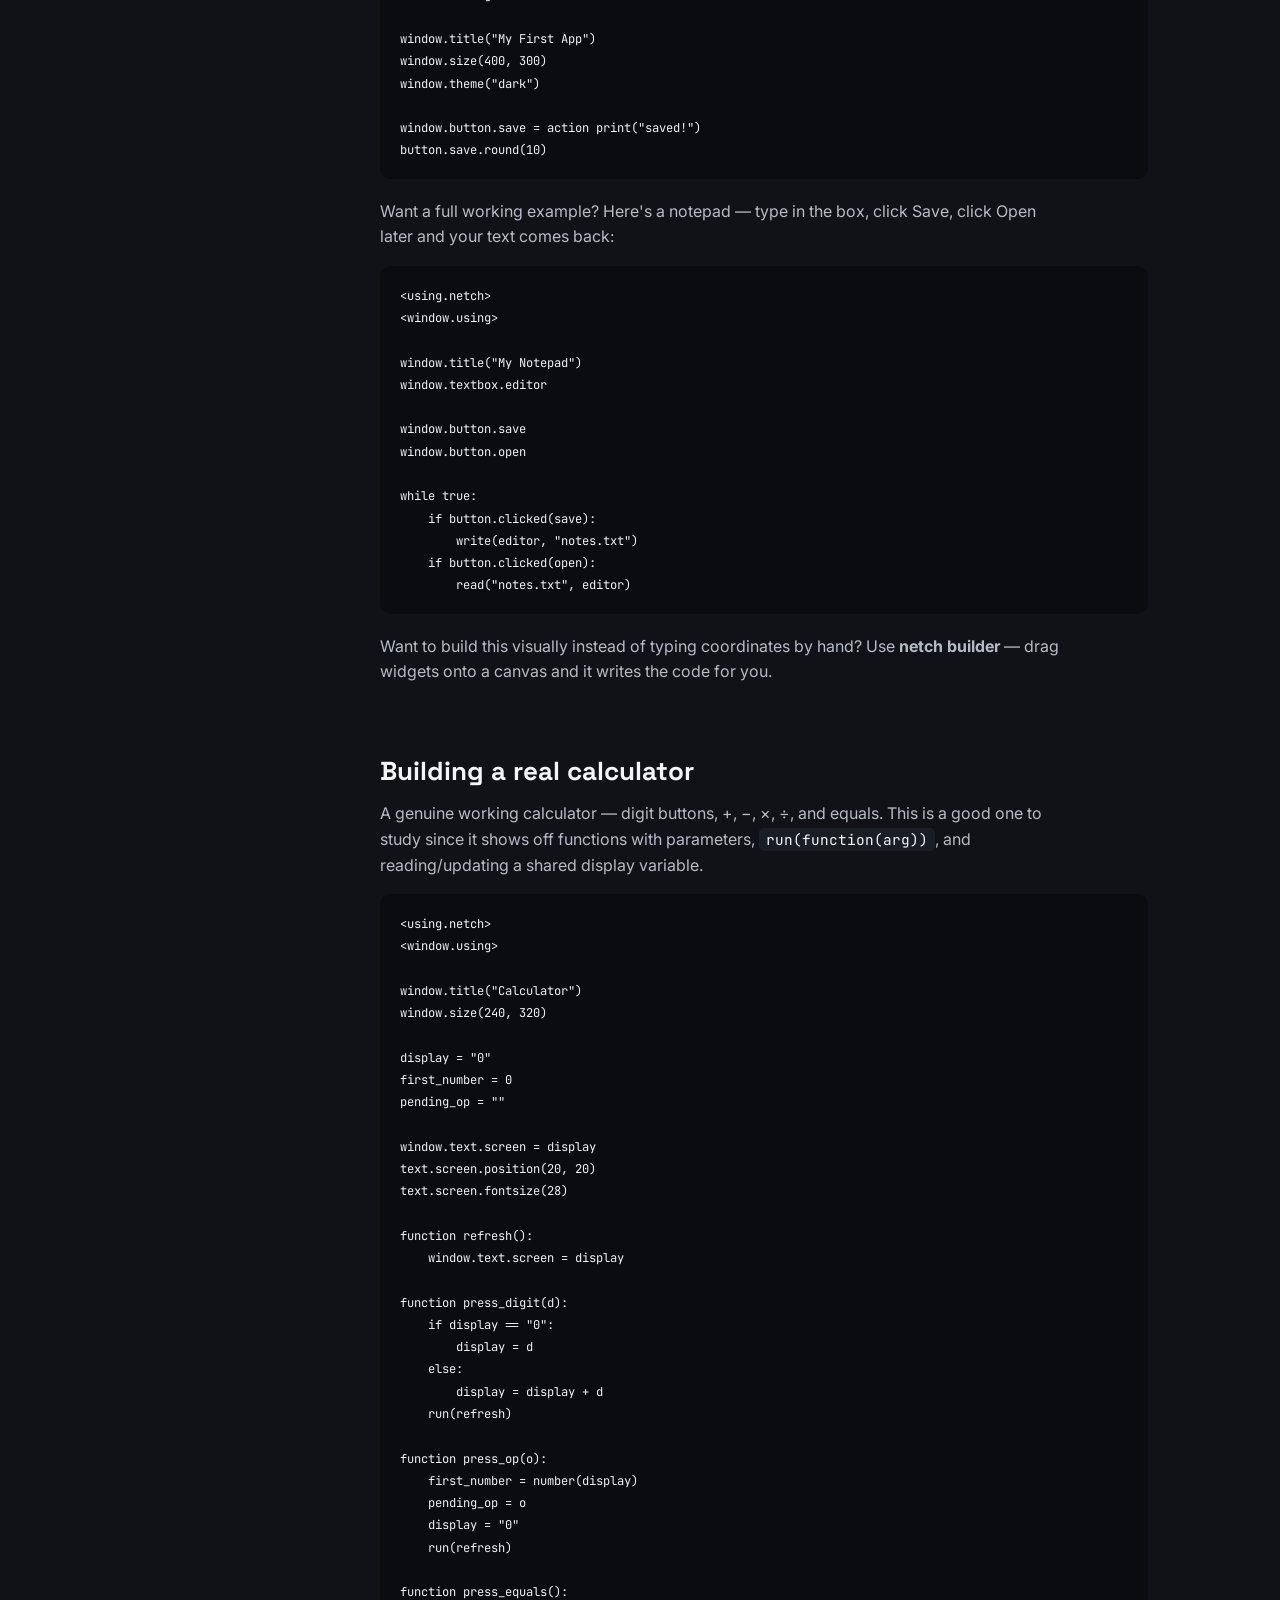
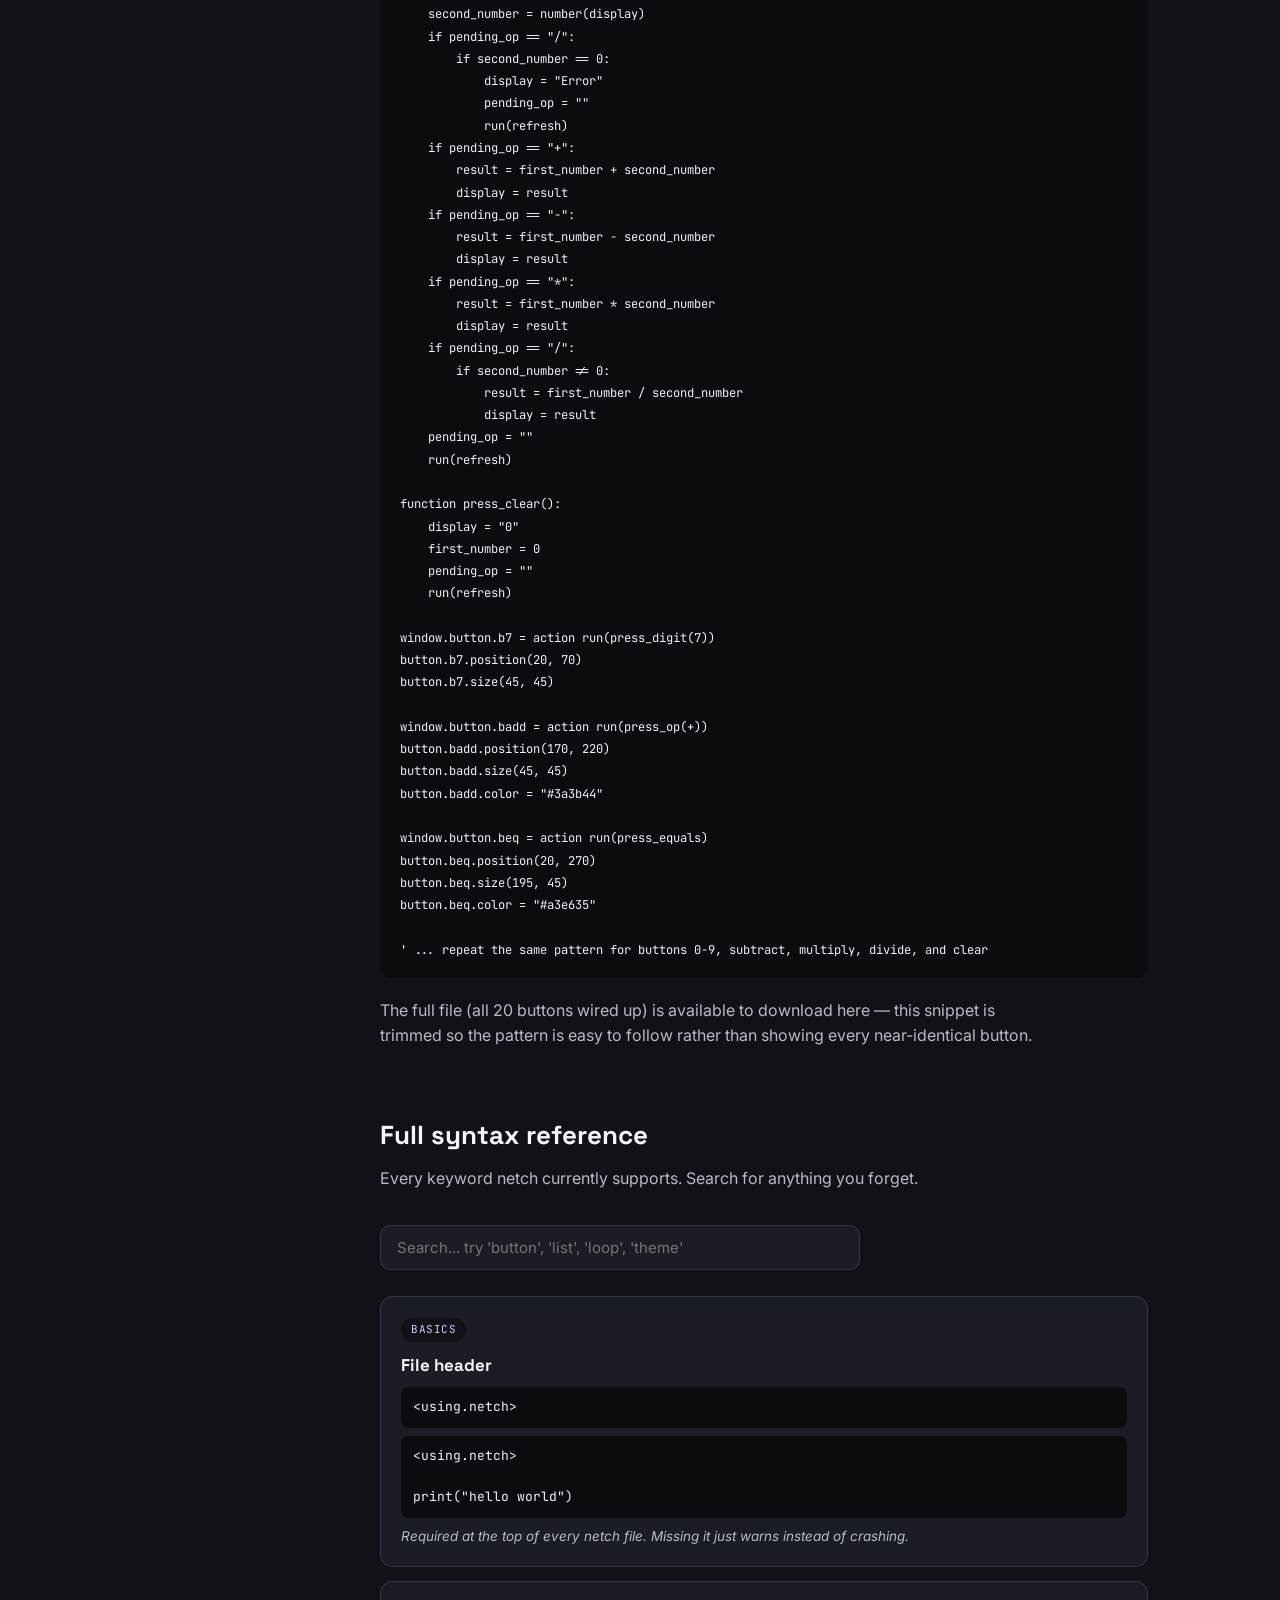
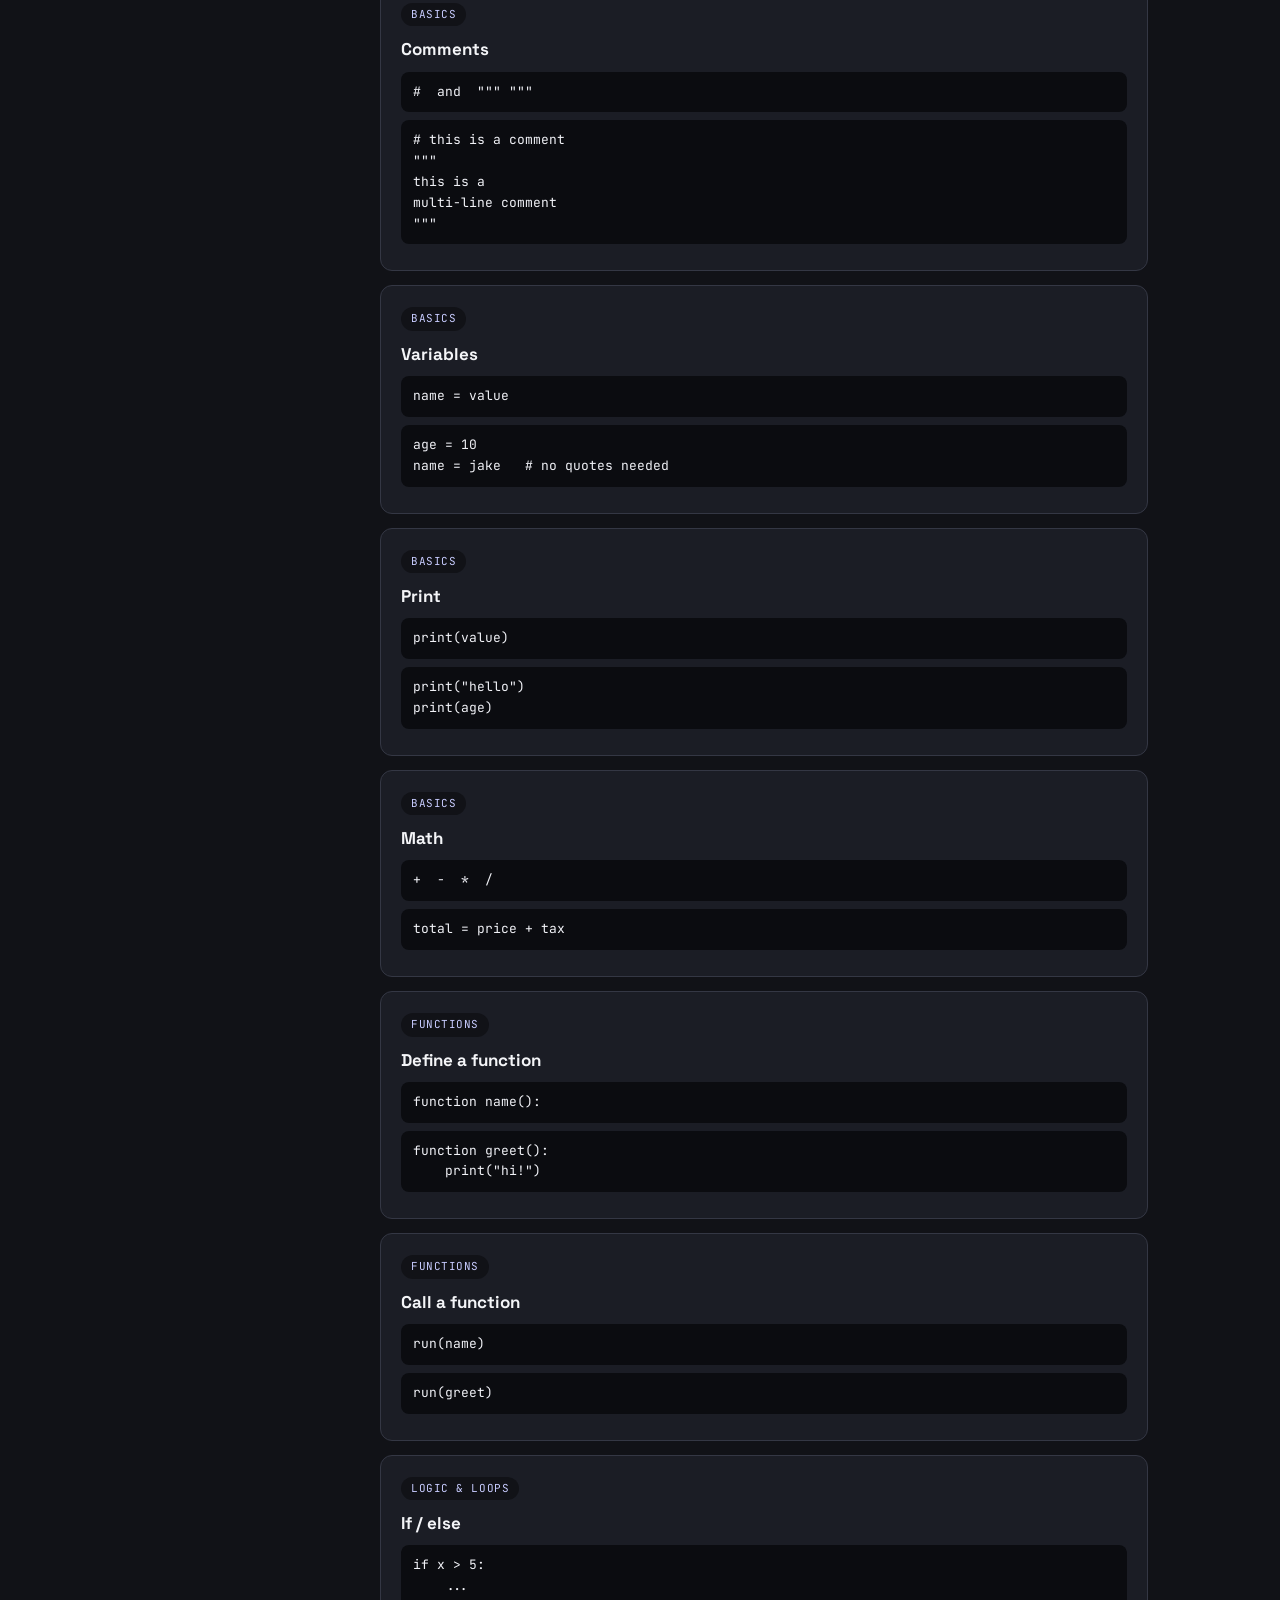
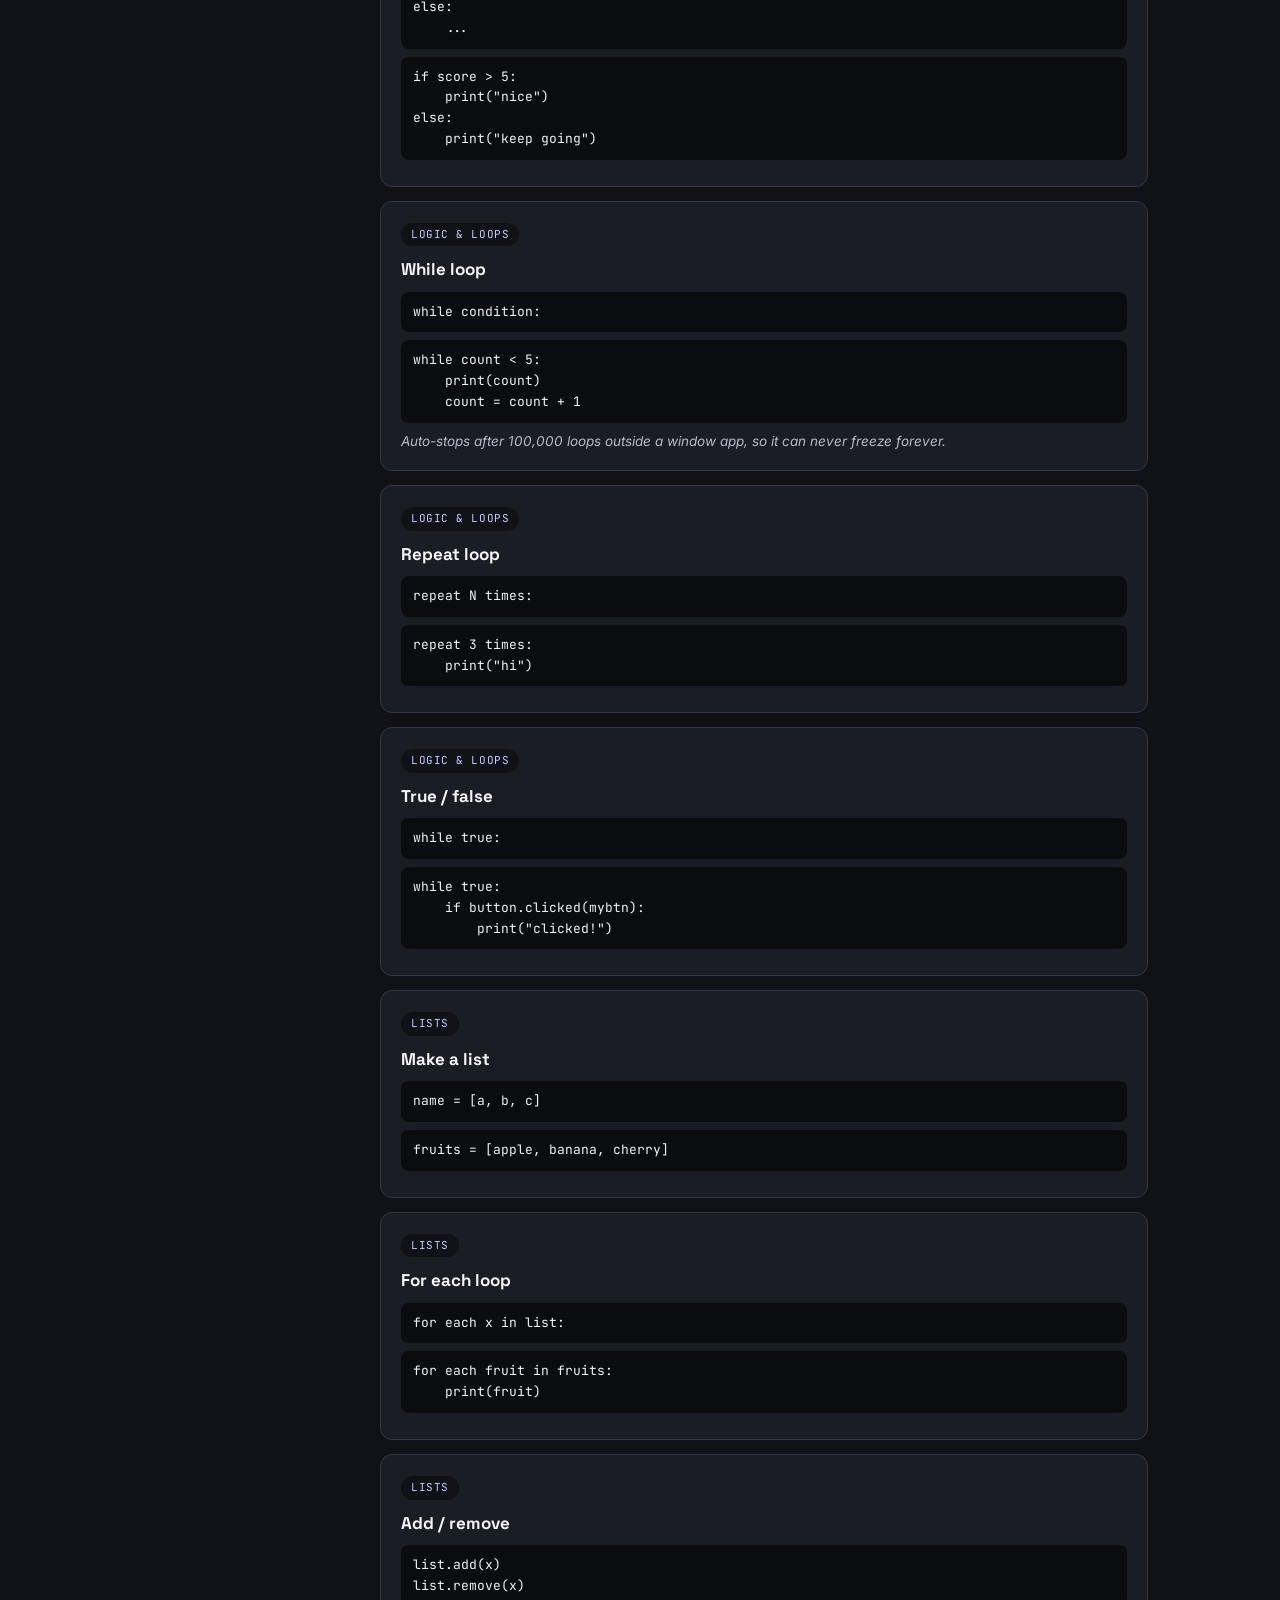
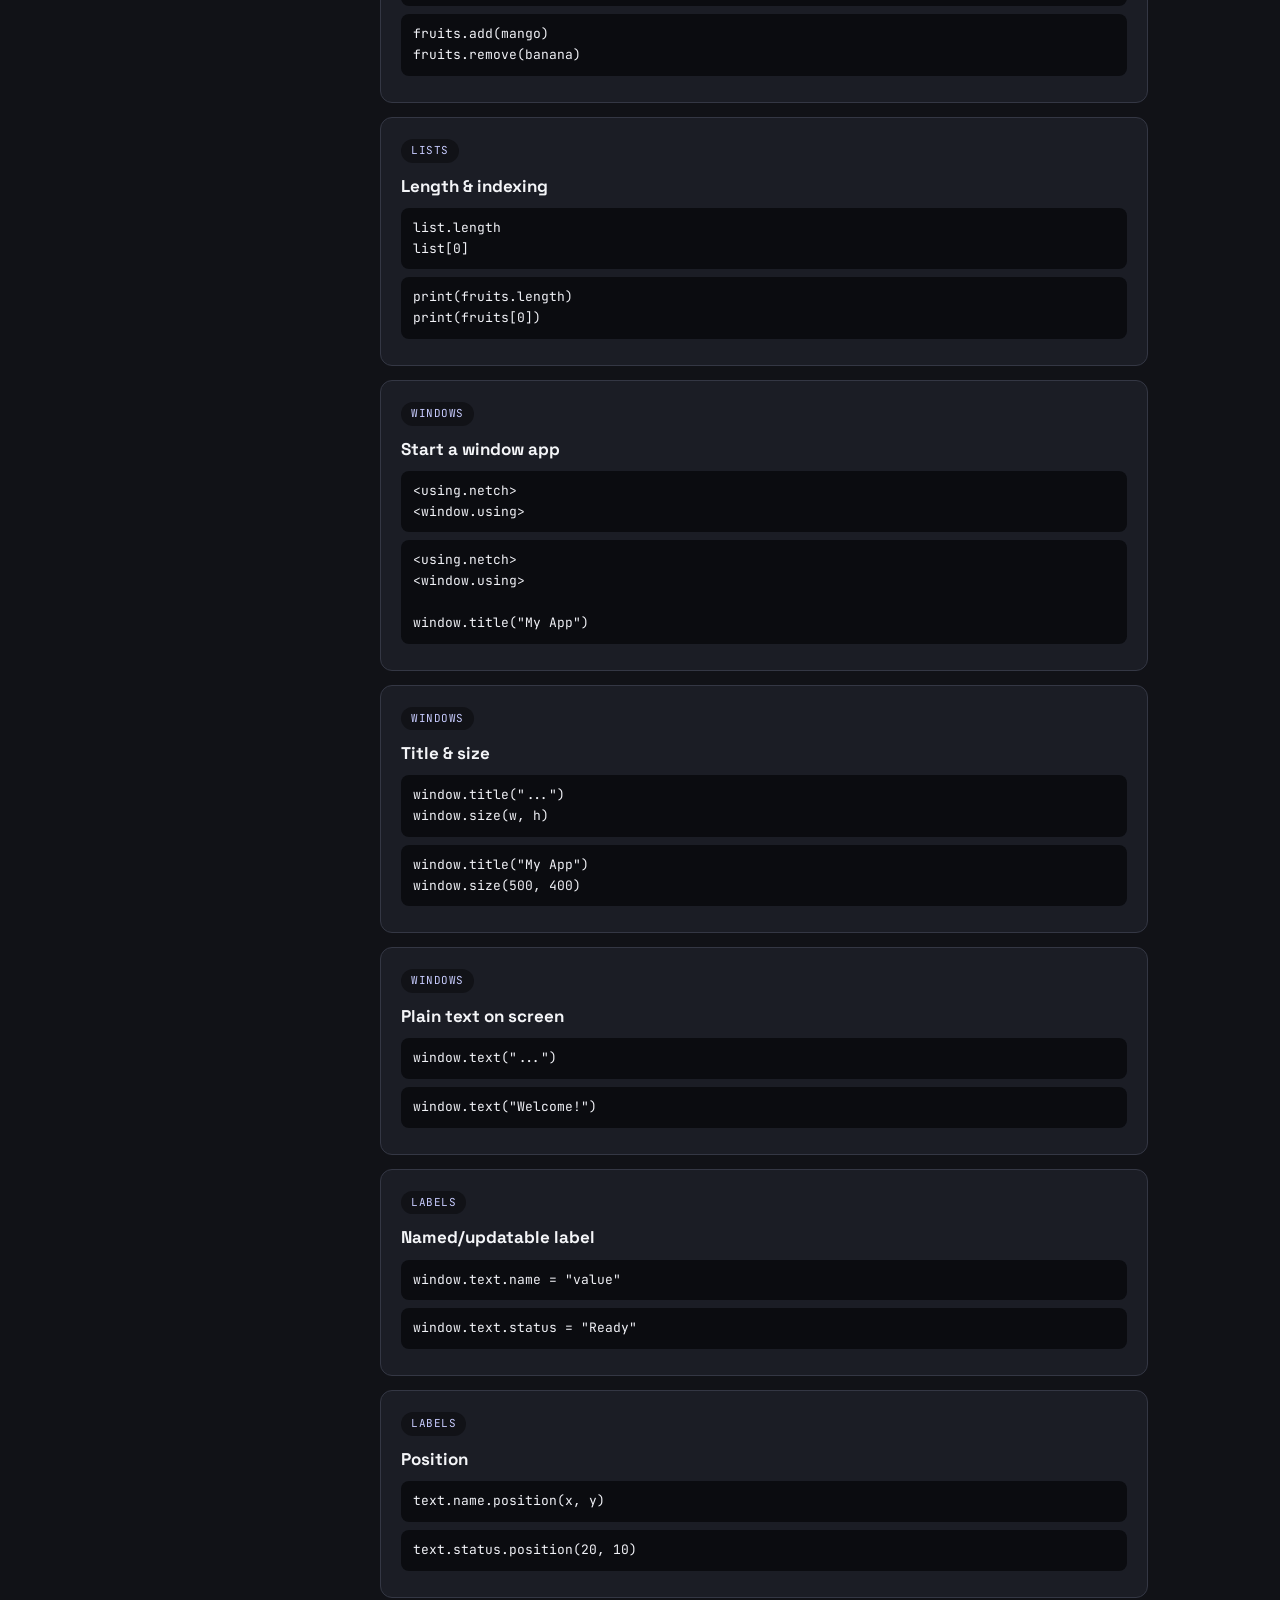
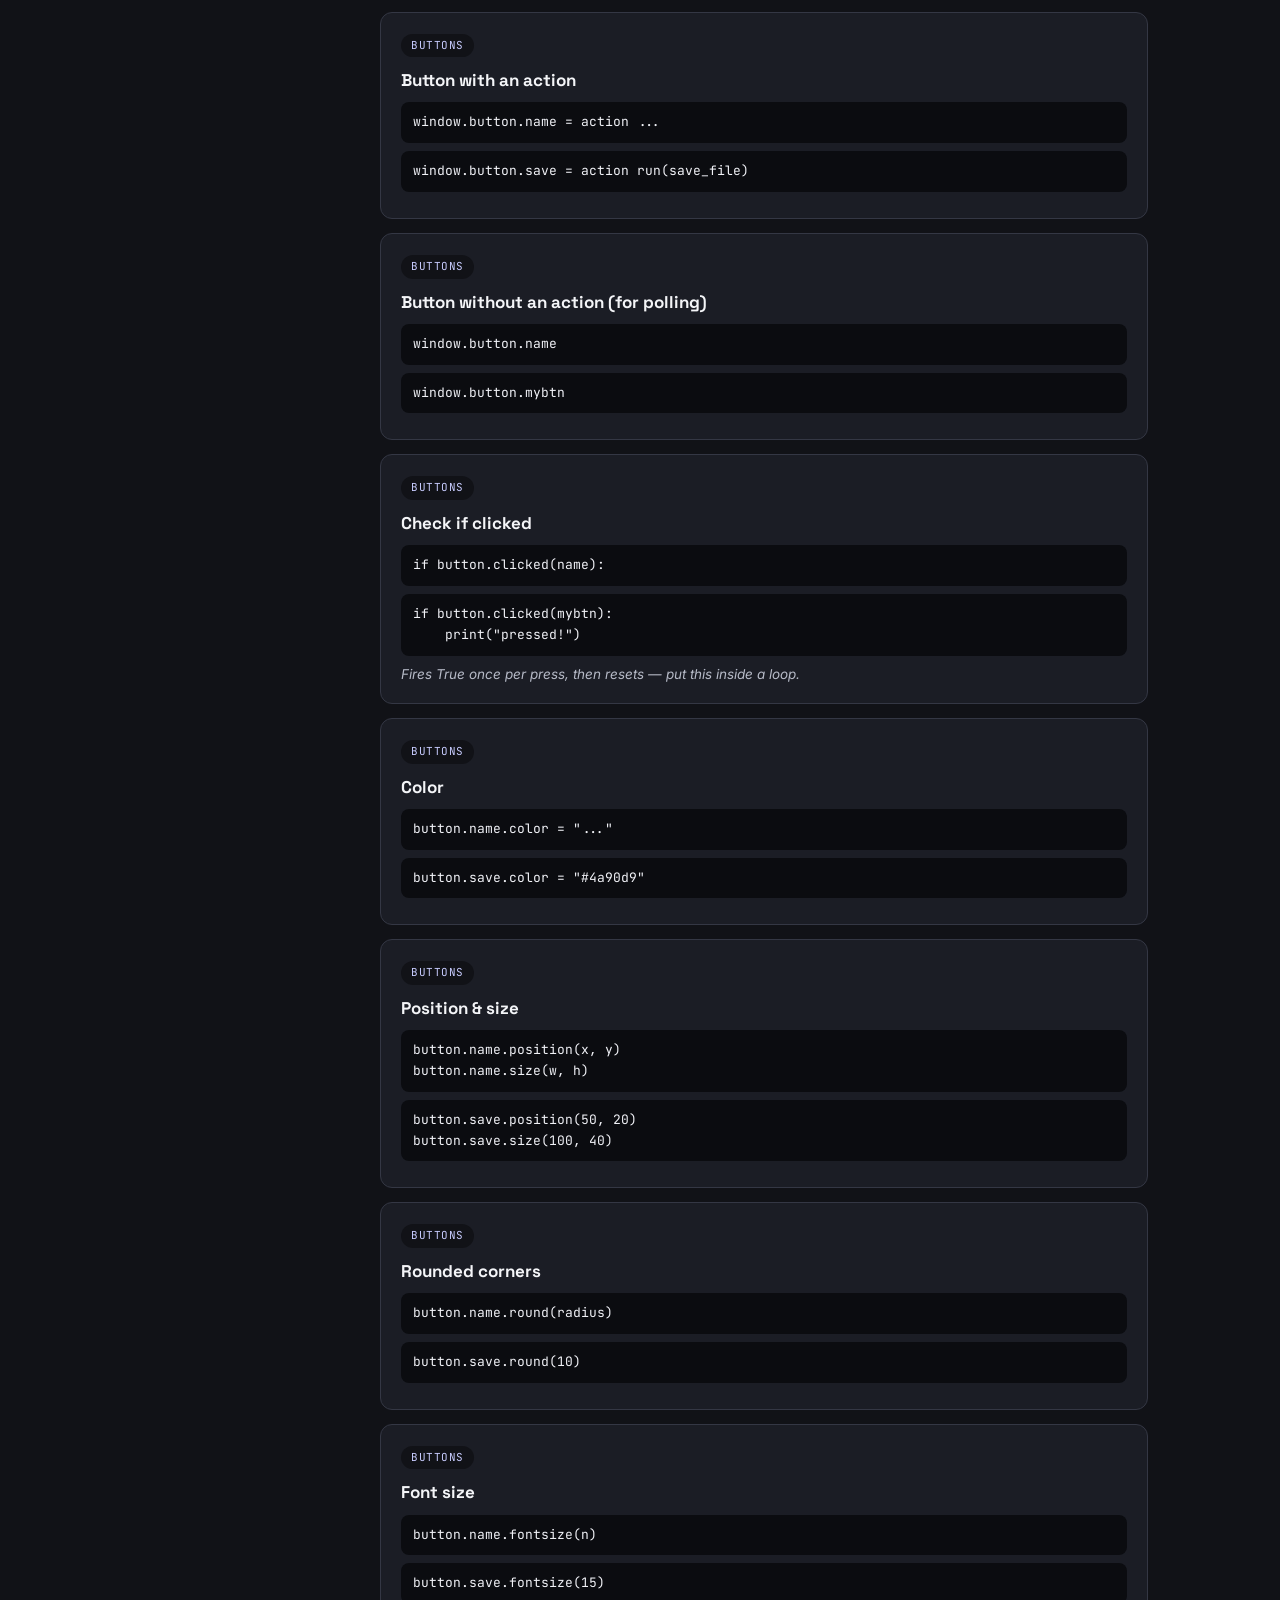
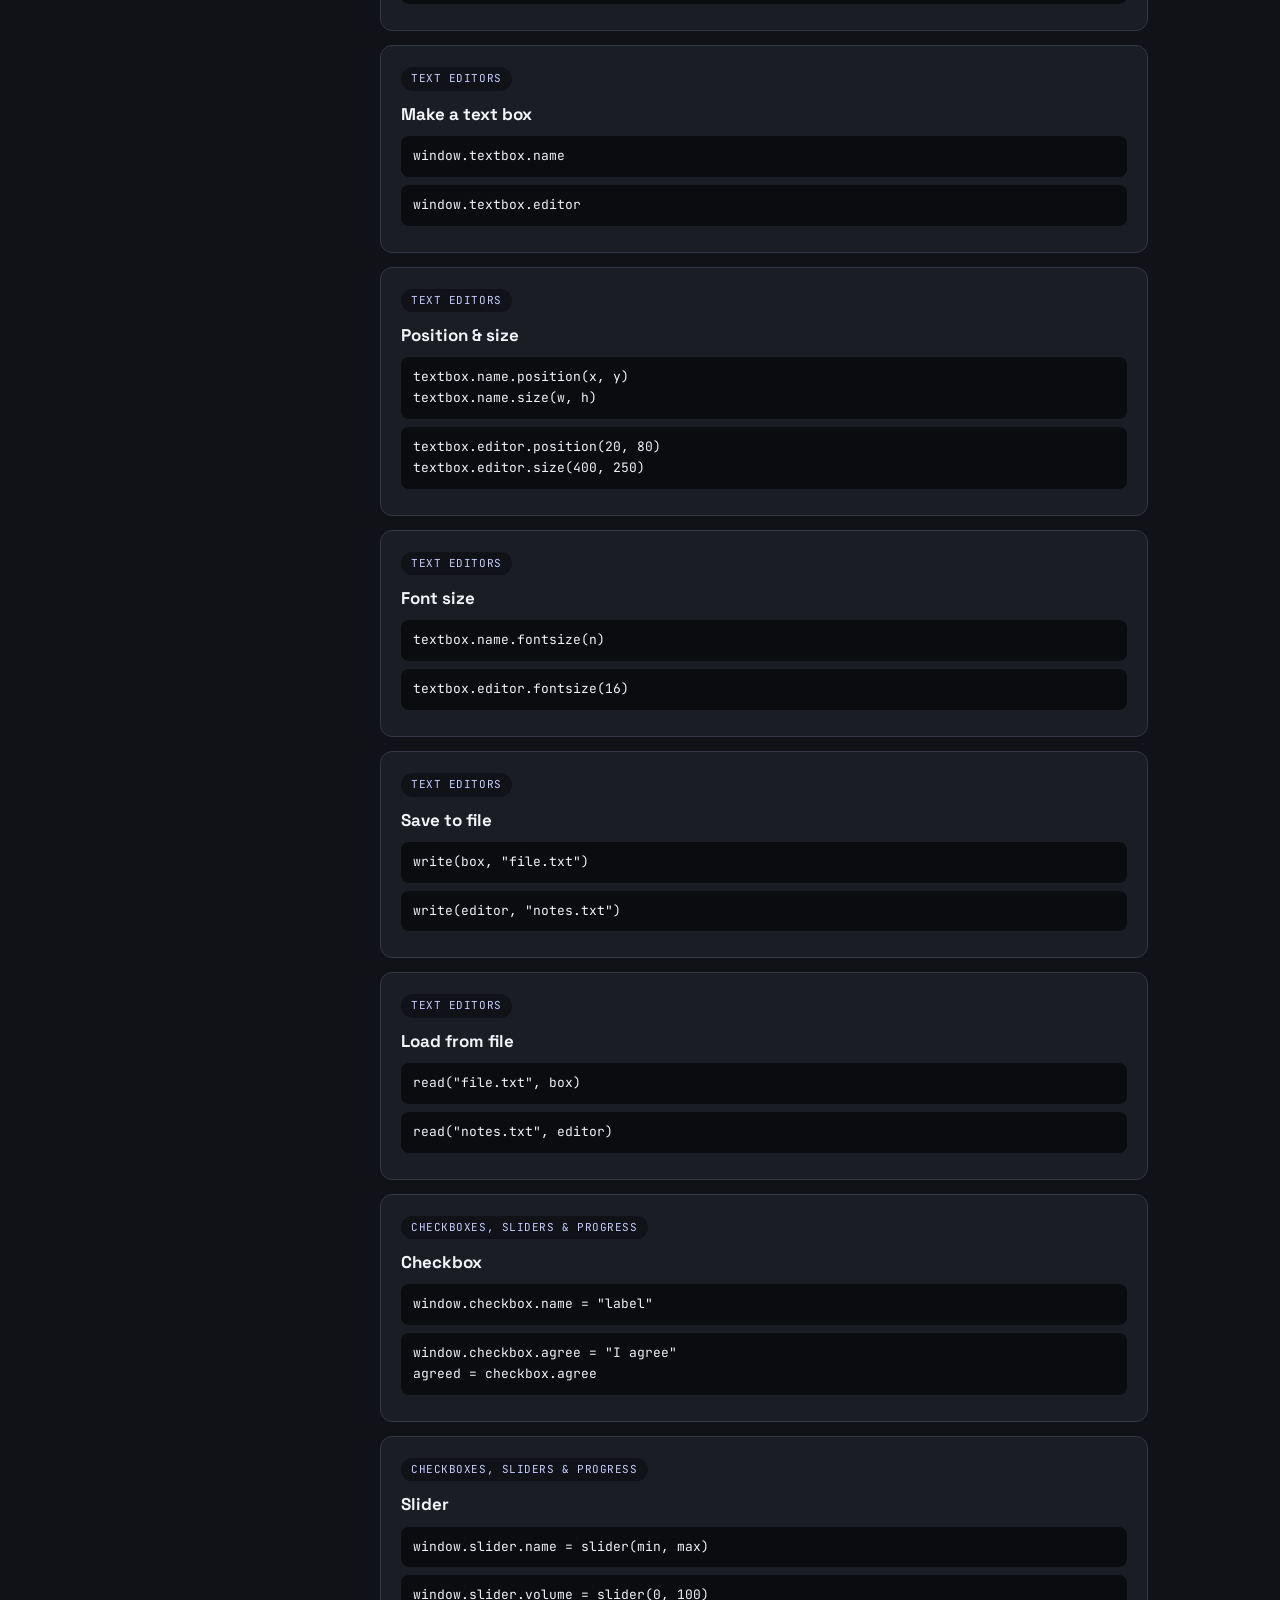
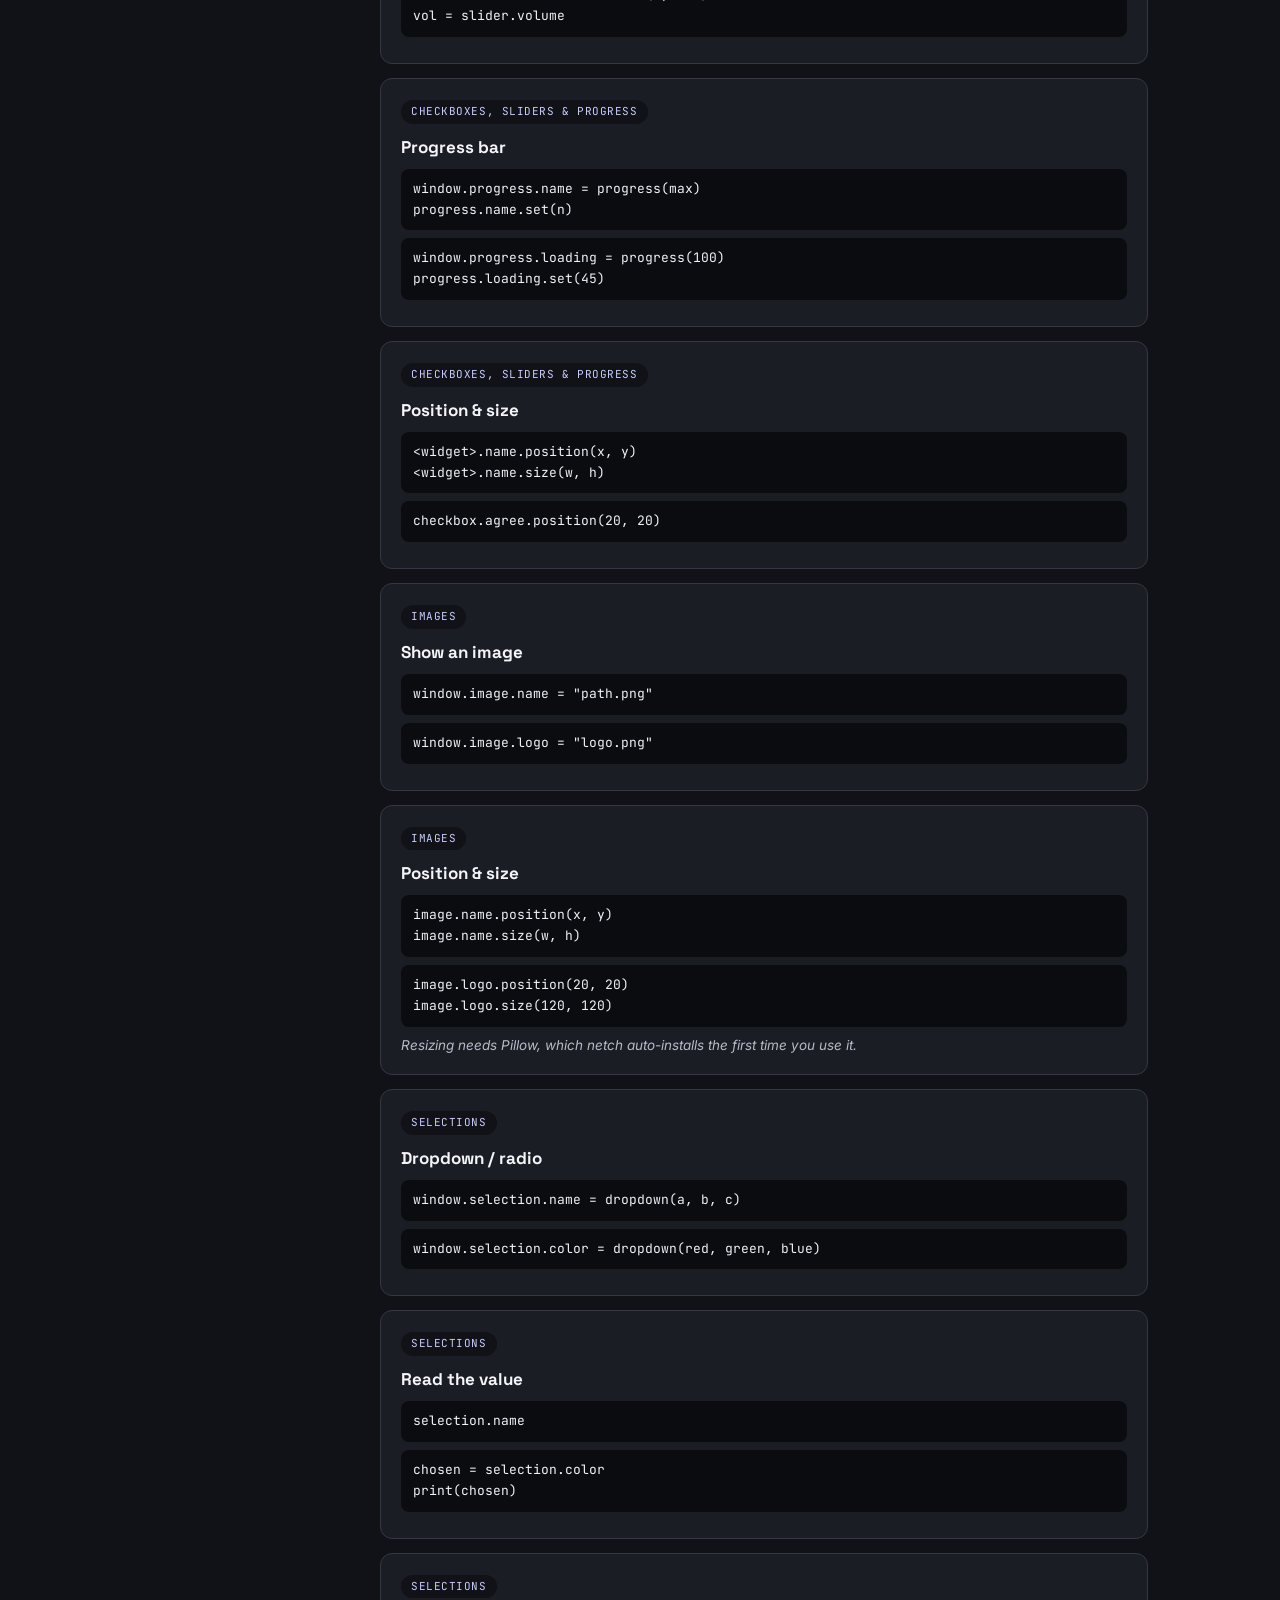
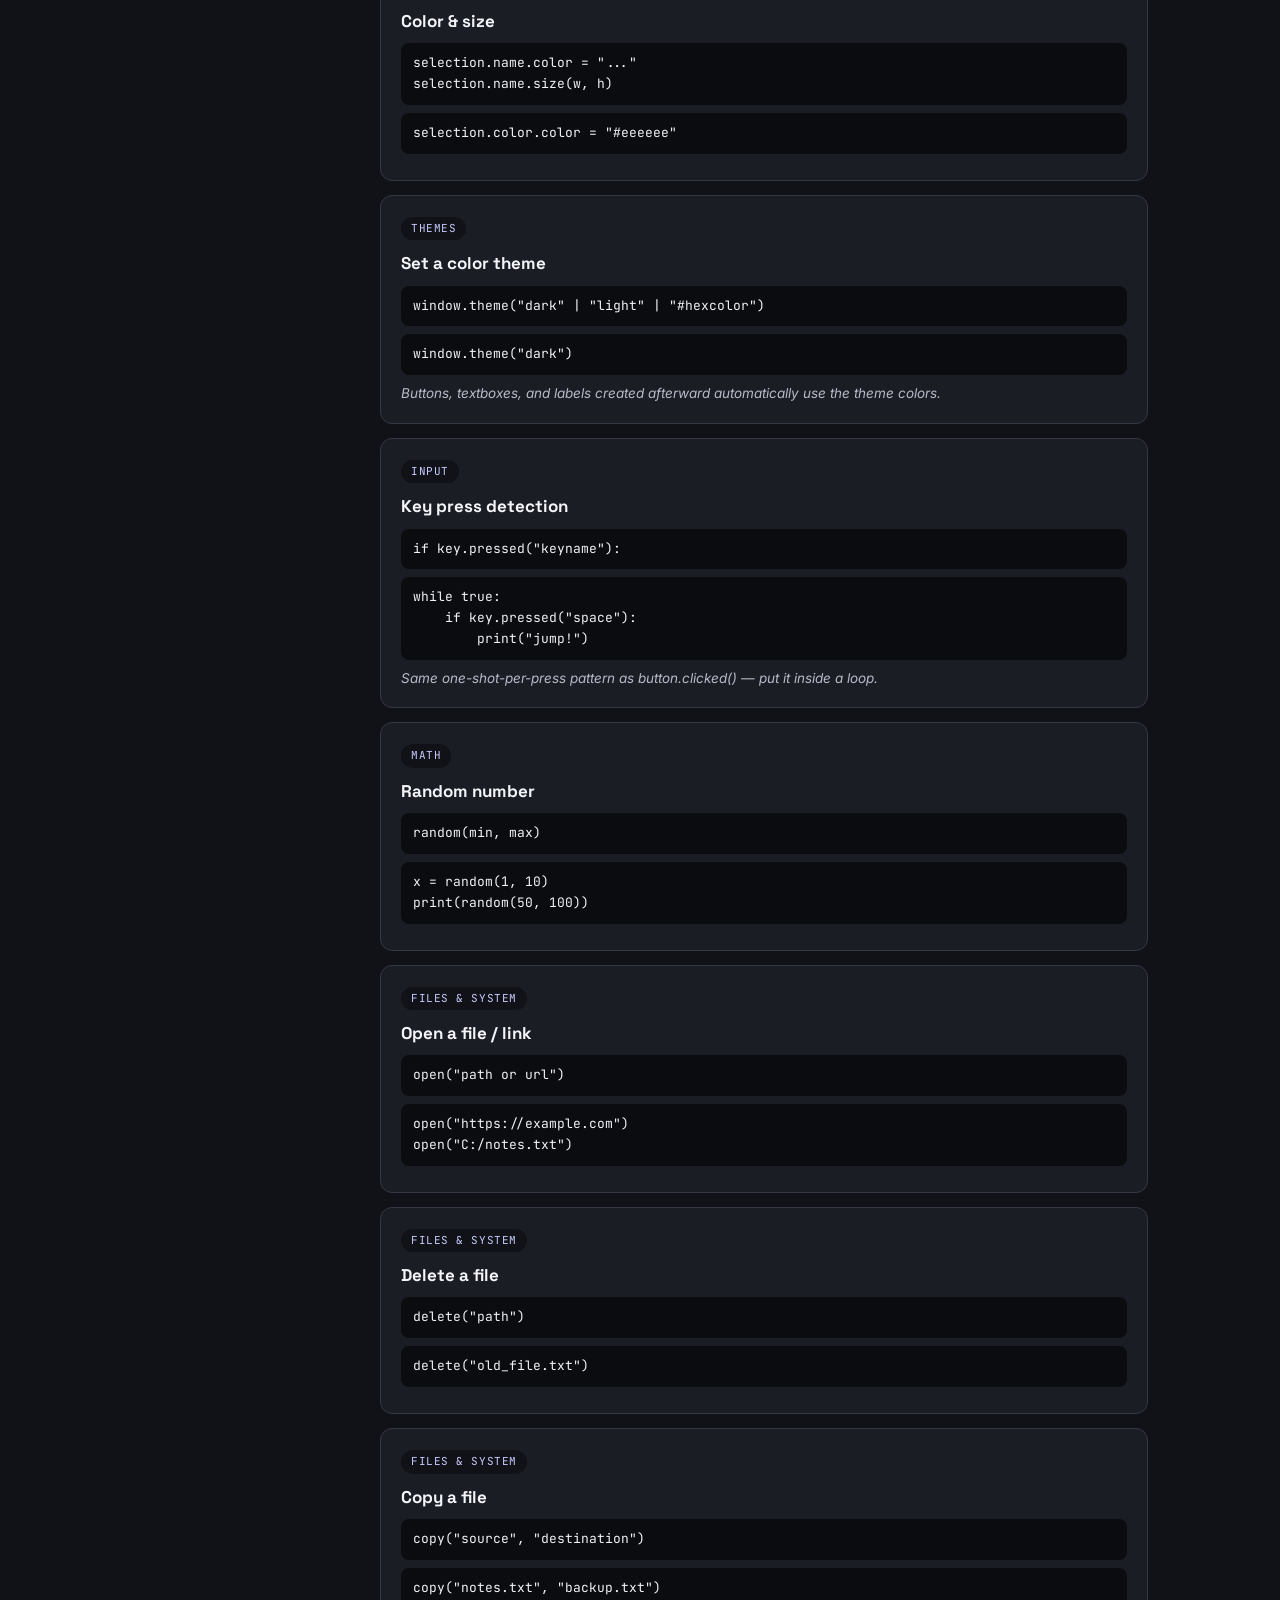
==== commit f88cb764: "Add files via upload" ====
--- a/docs.html
+++ b/docs.html
@@ -28,7 +28,8 @@
       <a href="docs.html">Docs</a>
       <a href="index.html#features">Why netch</a>
       <a href="why.html">Why? / Learn more</a>
-      <a href="https://discord.gg/qxUgVgeZNE" target="_blank" rel="noopener">Discord</a>
+      <a href="https://www.reddit.com/r/netchcoding2/" target="_blank" rel="noopener">Reddit</a>
+      <a href="https://github.com/netchcodelang/netchcodinglang" target="_blank" rel="noopener">GitHub</a>
       <button class="theme-toggle" type="button" data-theme-toggle>Light mode</button>
     </div>
   </nav>
@@ -51,7 +52,7 @@
     <a href="#windows-apps">Building a window app</a>
     <a href="#calculator">Calculator example</a>
     <a href="#reference">Full reference</a>
-    <a href="https://discord.gg/qxUgVgeZNE" target="_blank" rel="noopener">Get help on Discord →</a>
+    <a href="https://www.reddit.com/r/netchcoding2/" target="_blank" rel="noopener">Get help on Reddit →</a>
   </aside>
 
   <main class="docs-content">
@@ -214,7 +215,8 @@
       <a href="index.html" class="brand"><img src="assets/logo-light.png" alt="NetchLang logo" /> NetchLang 2</a>
       <div class="footer-links">
         <a href="why.html">Why?</a>
-        <a href="https://discord.gg/qxUgVgeZNE" target="_blank" rel="noopener">Discord</a>
+        <a href="https://www.reddit.com/r/netchcoding2/" target="_blank" rel="noopener">Reddit</a>
+        <a href="https://github.com/netchcodelang/netchcodinglang" target="_blank" rel="noopener">GitHub</a>
       </div>
     </div>
     <div class="footer-note">netch has been discontinued and shut down — NetchLang 2 is coming soon.</div>
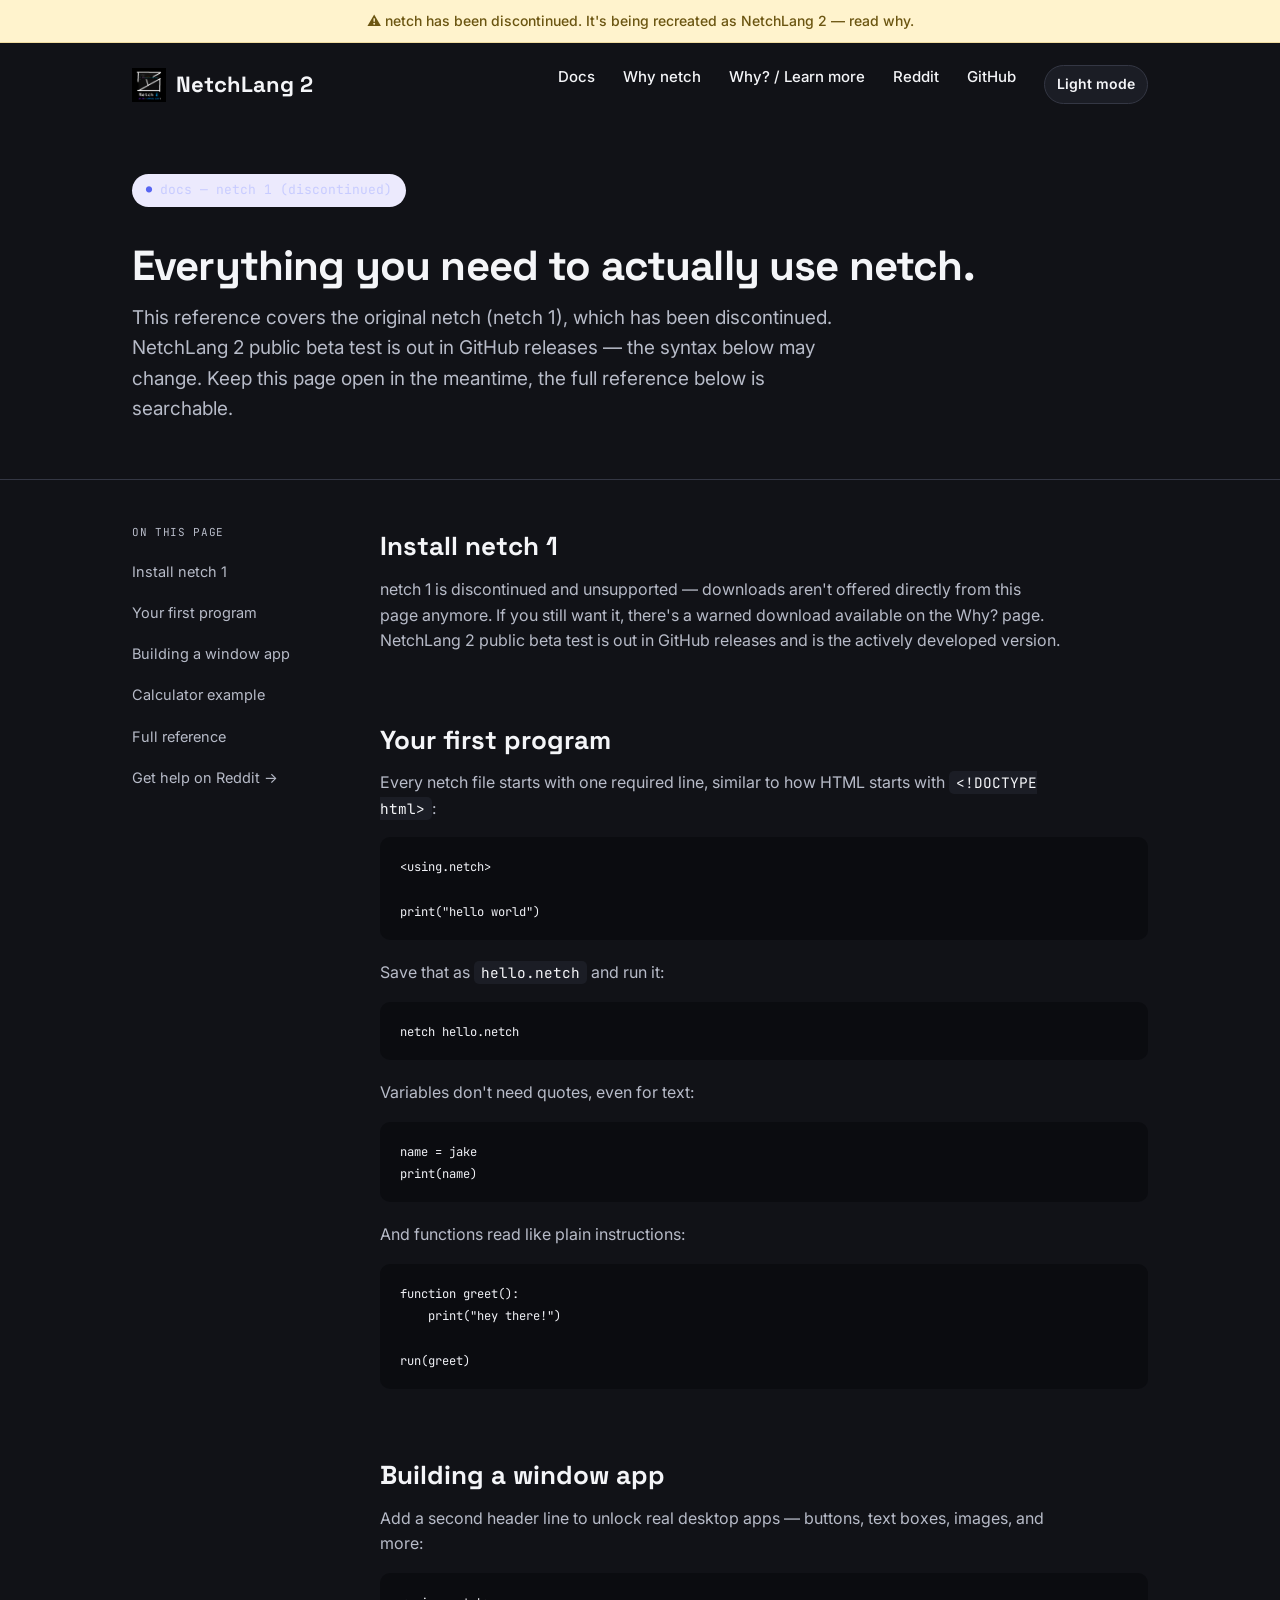
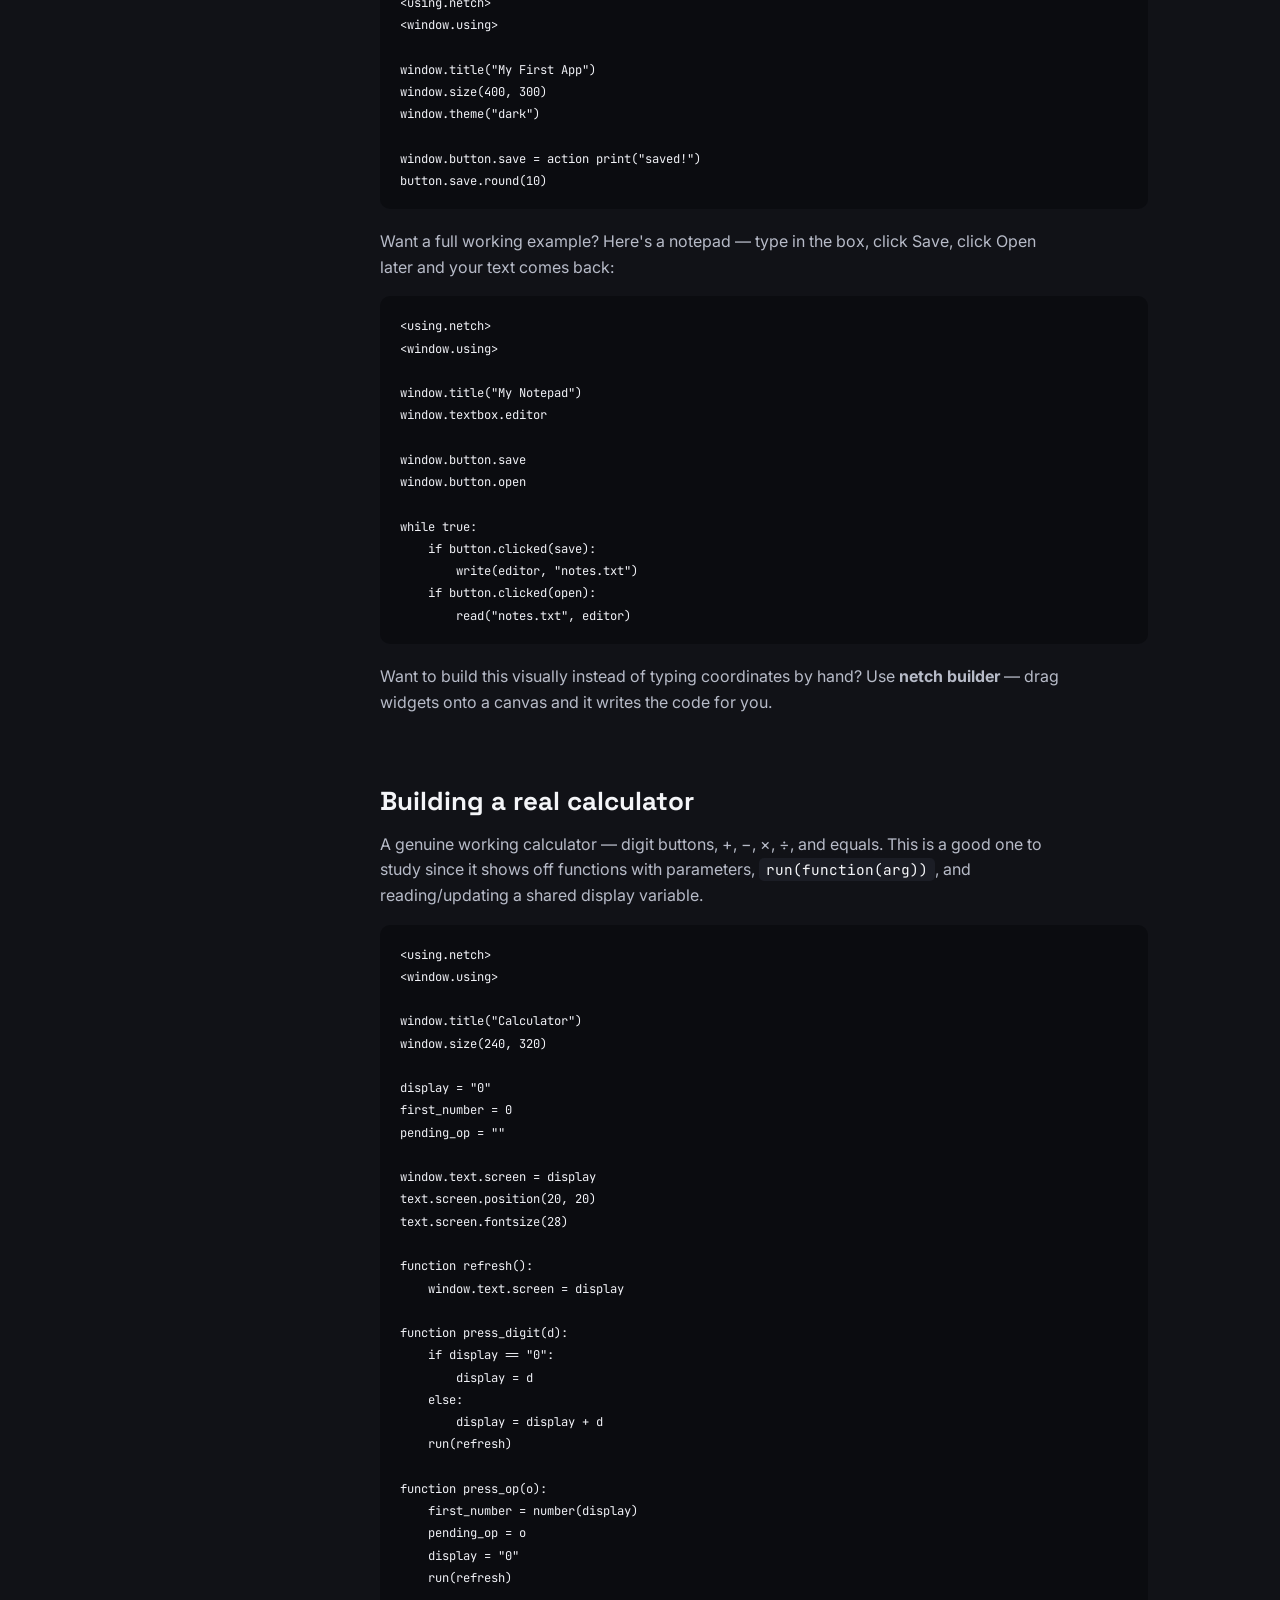
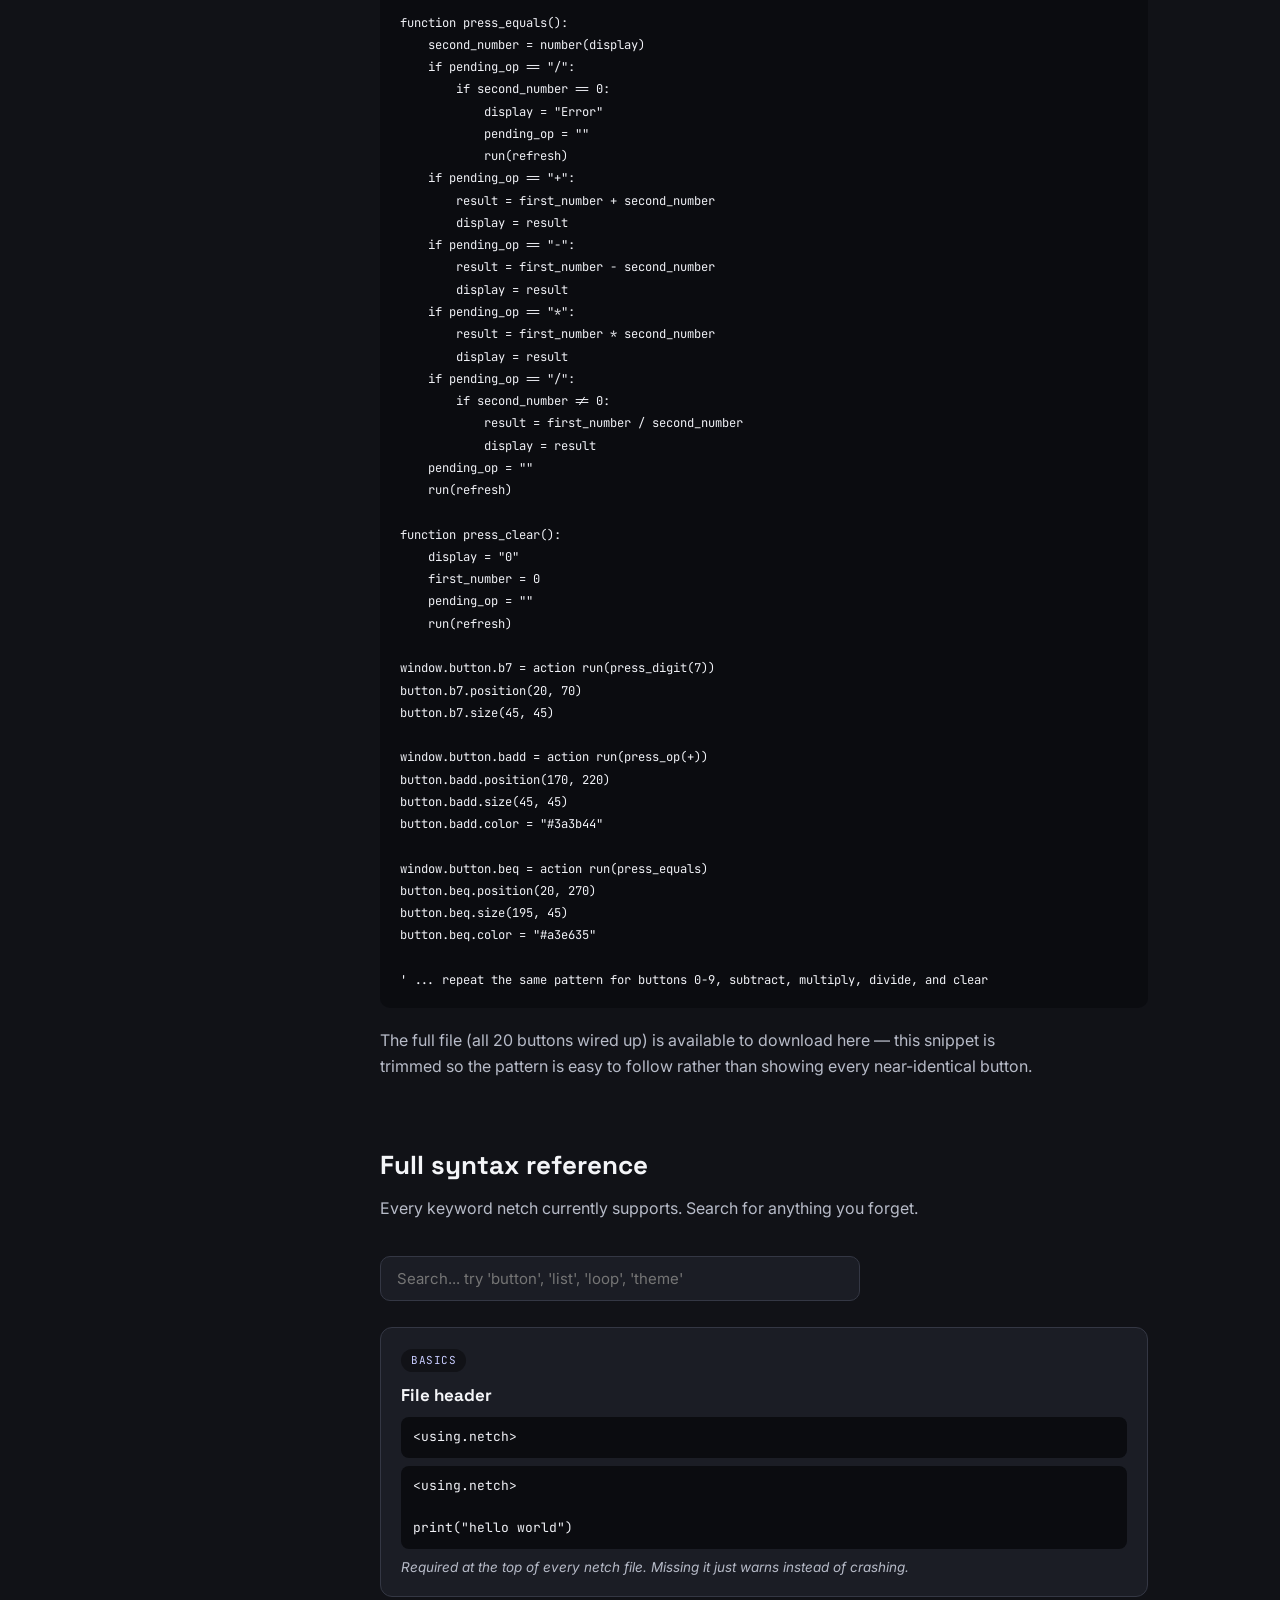
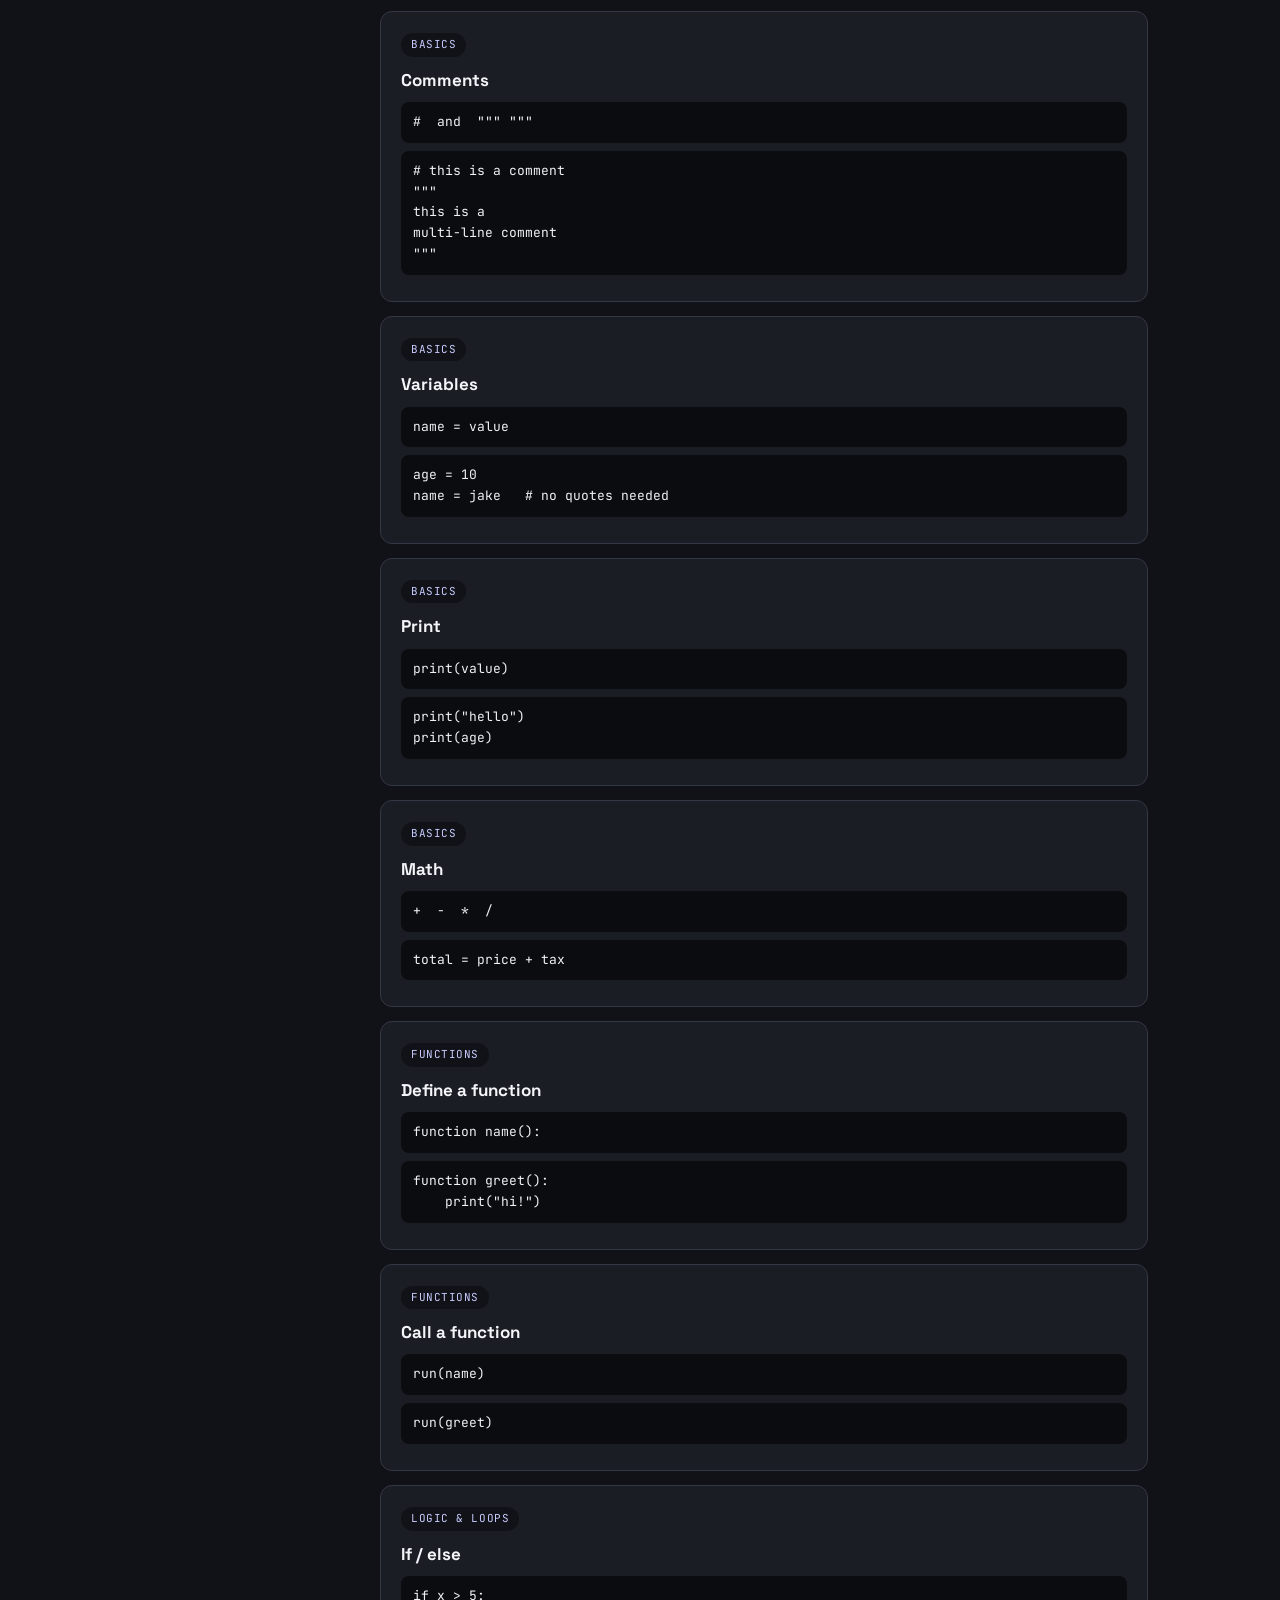
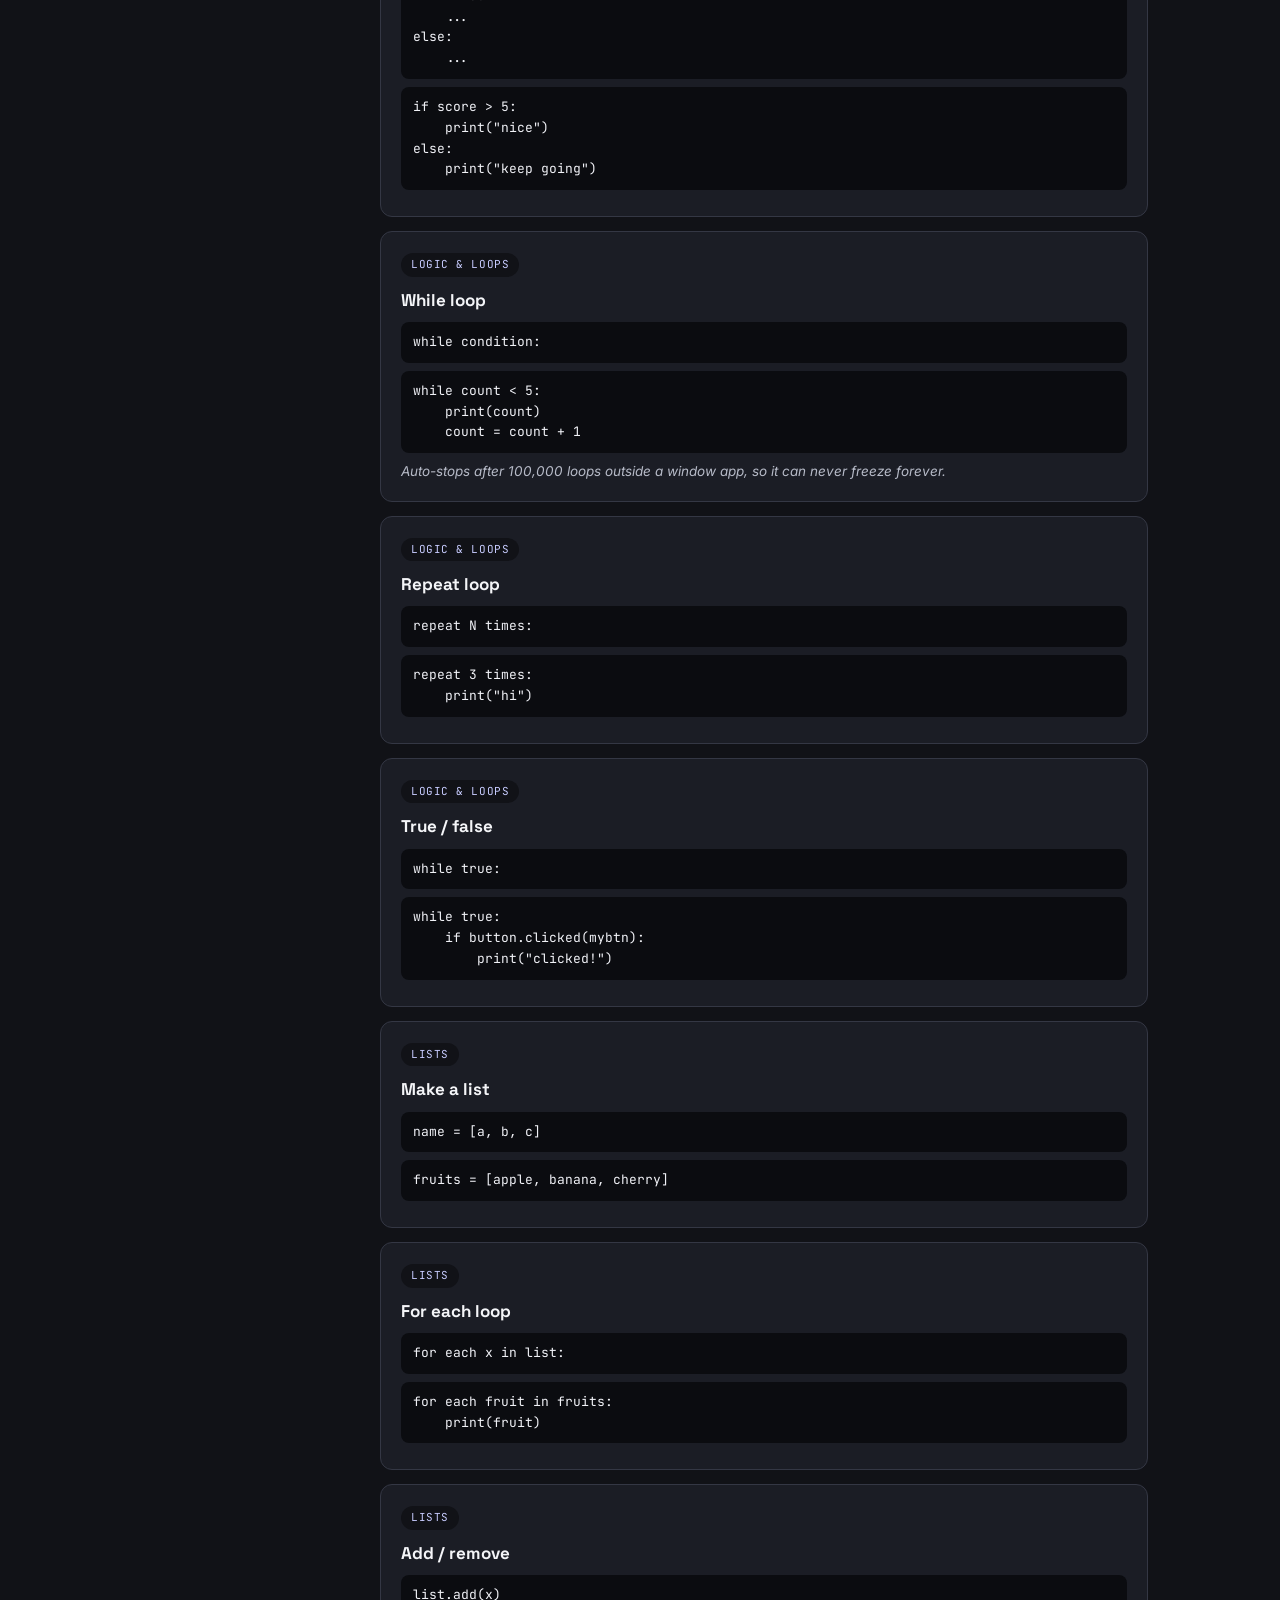
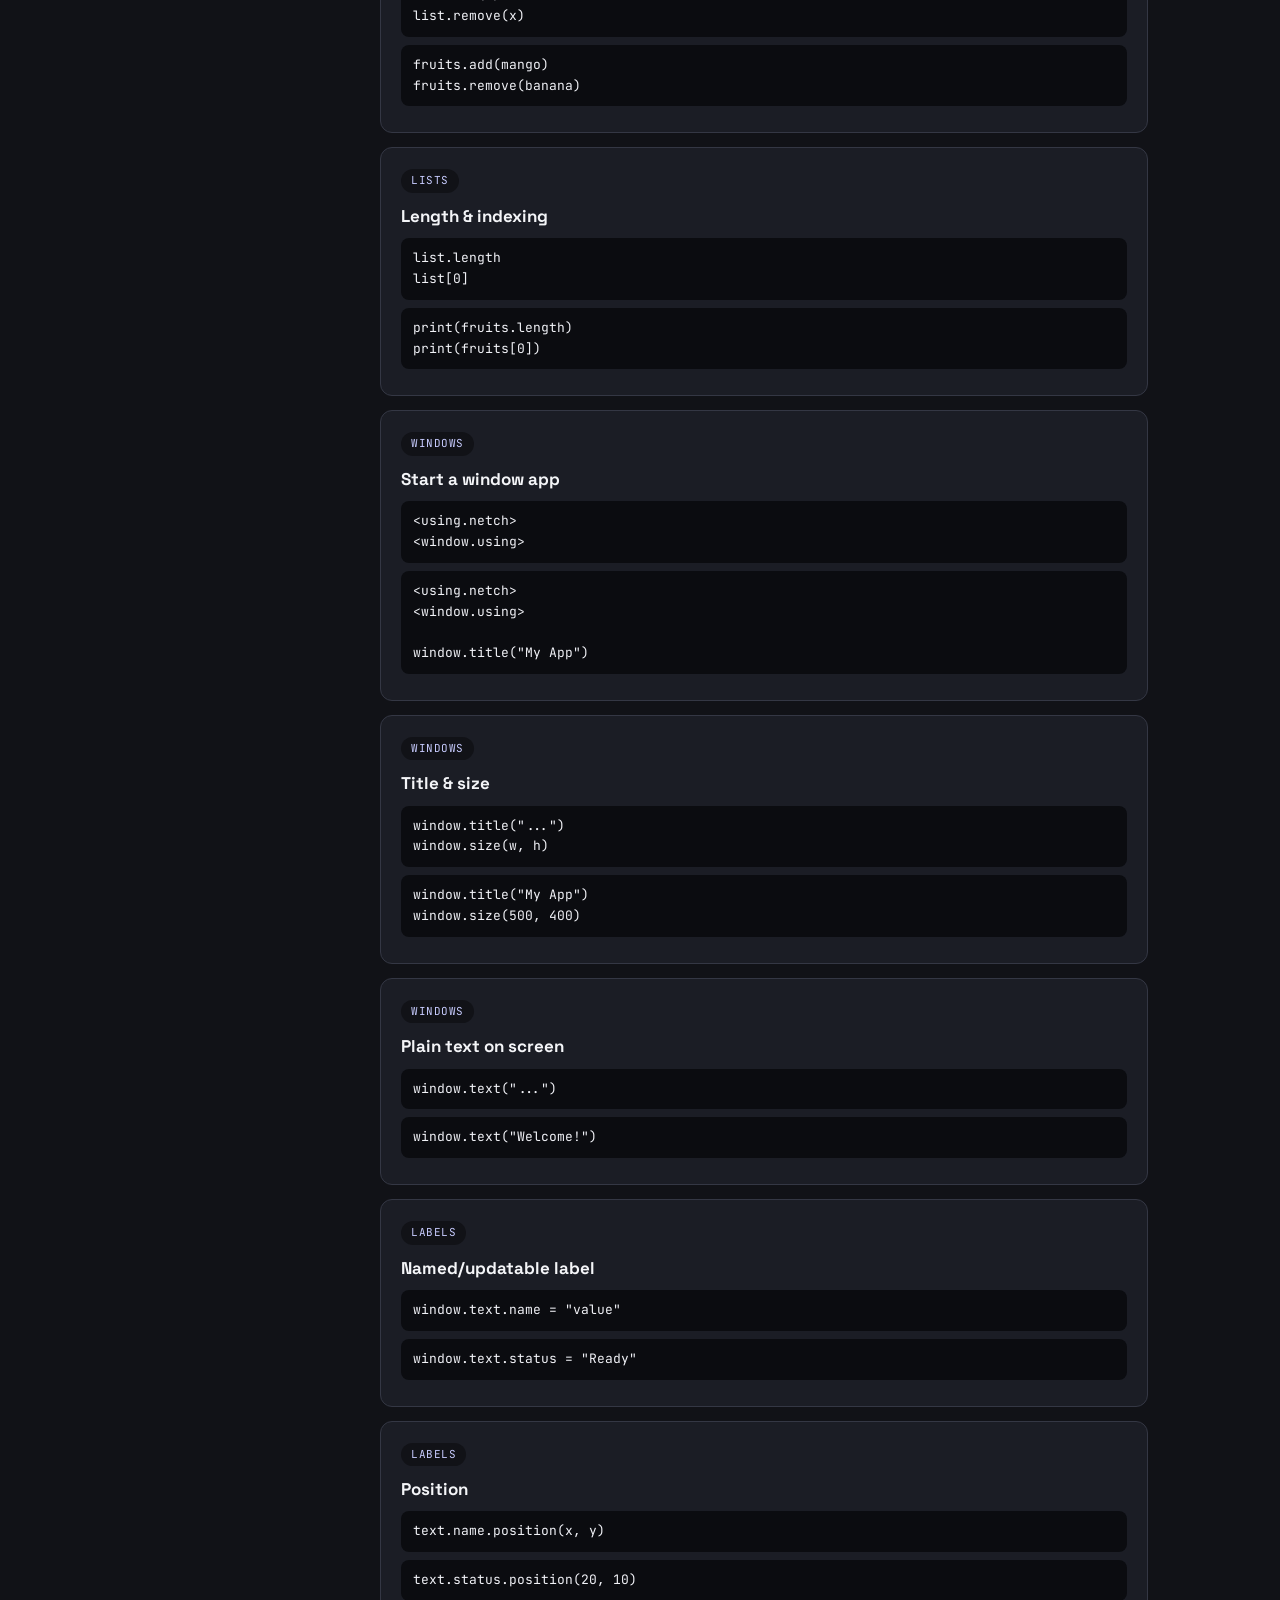
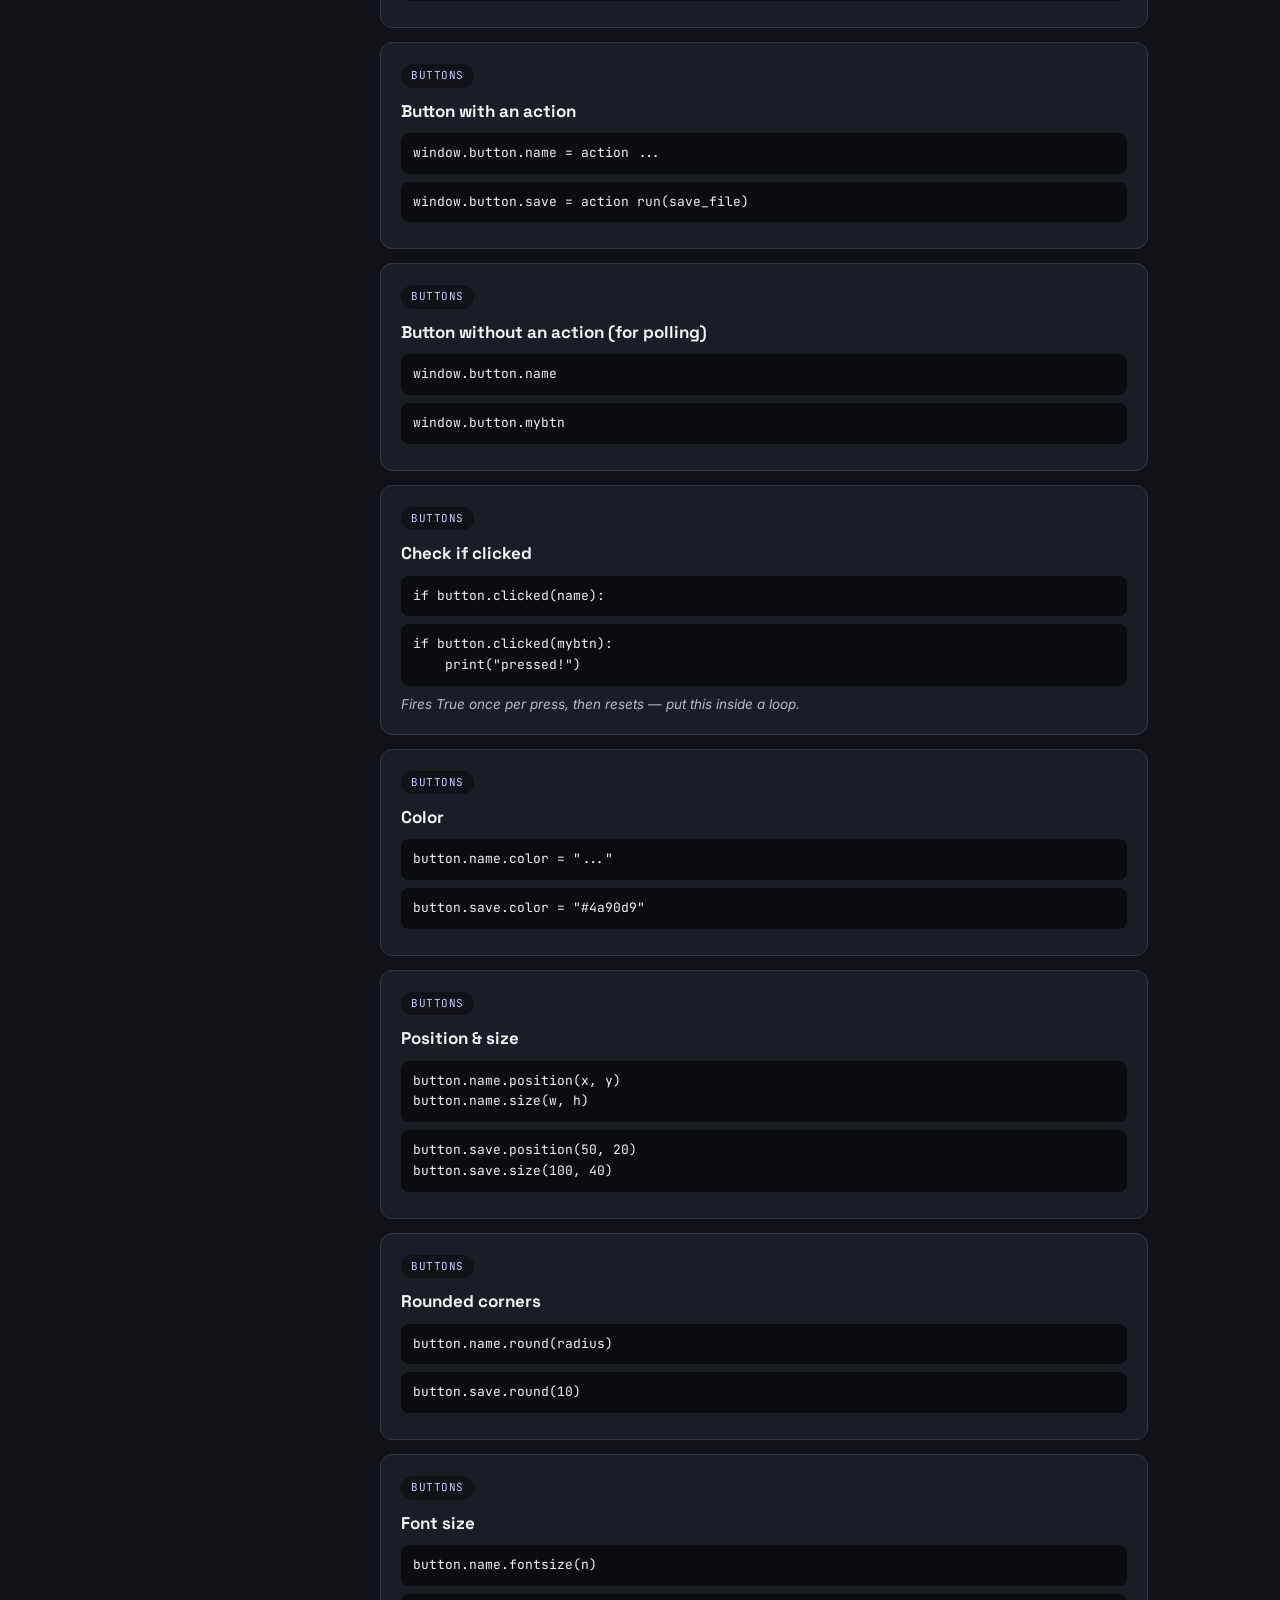
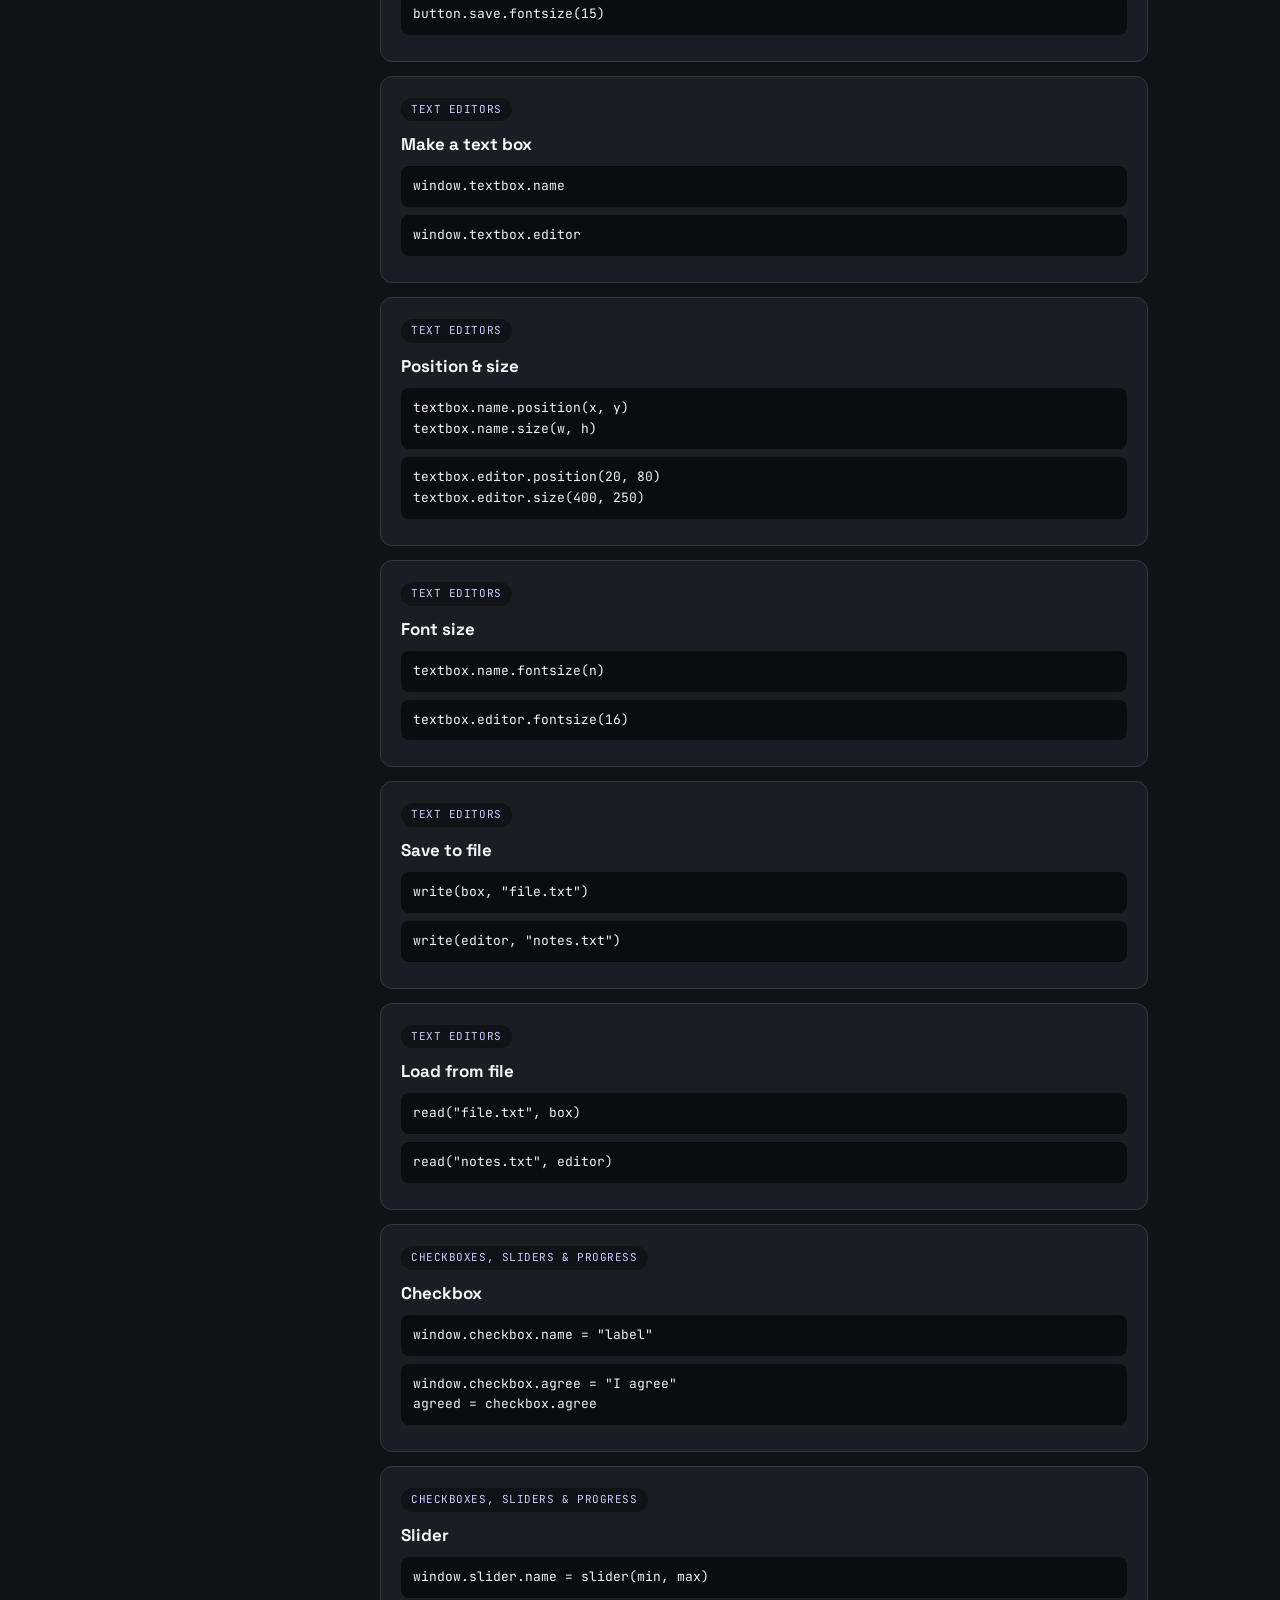
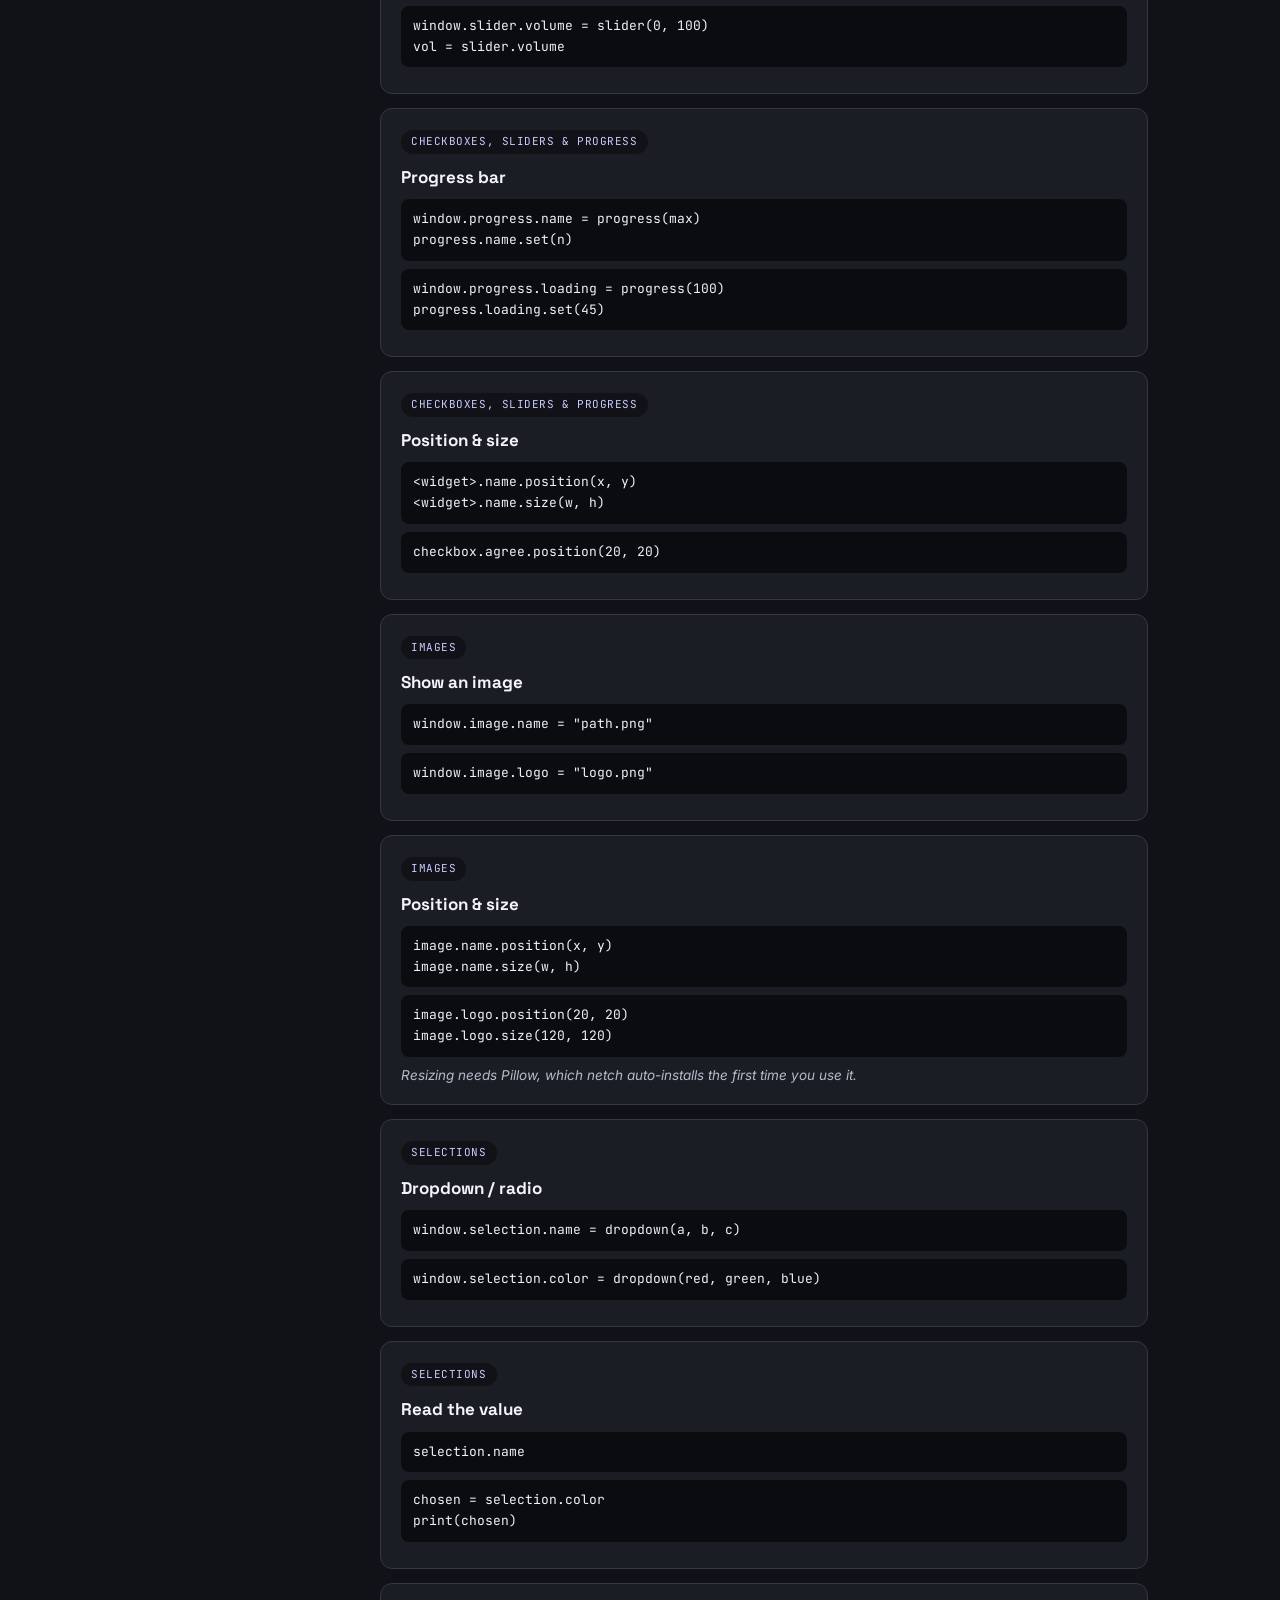
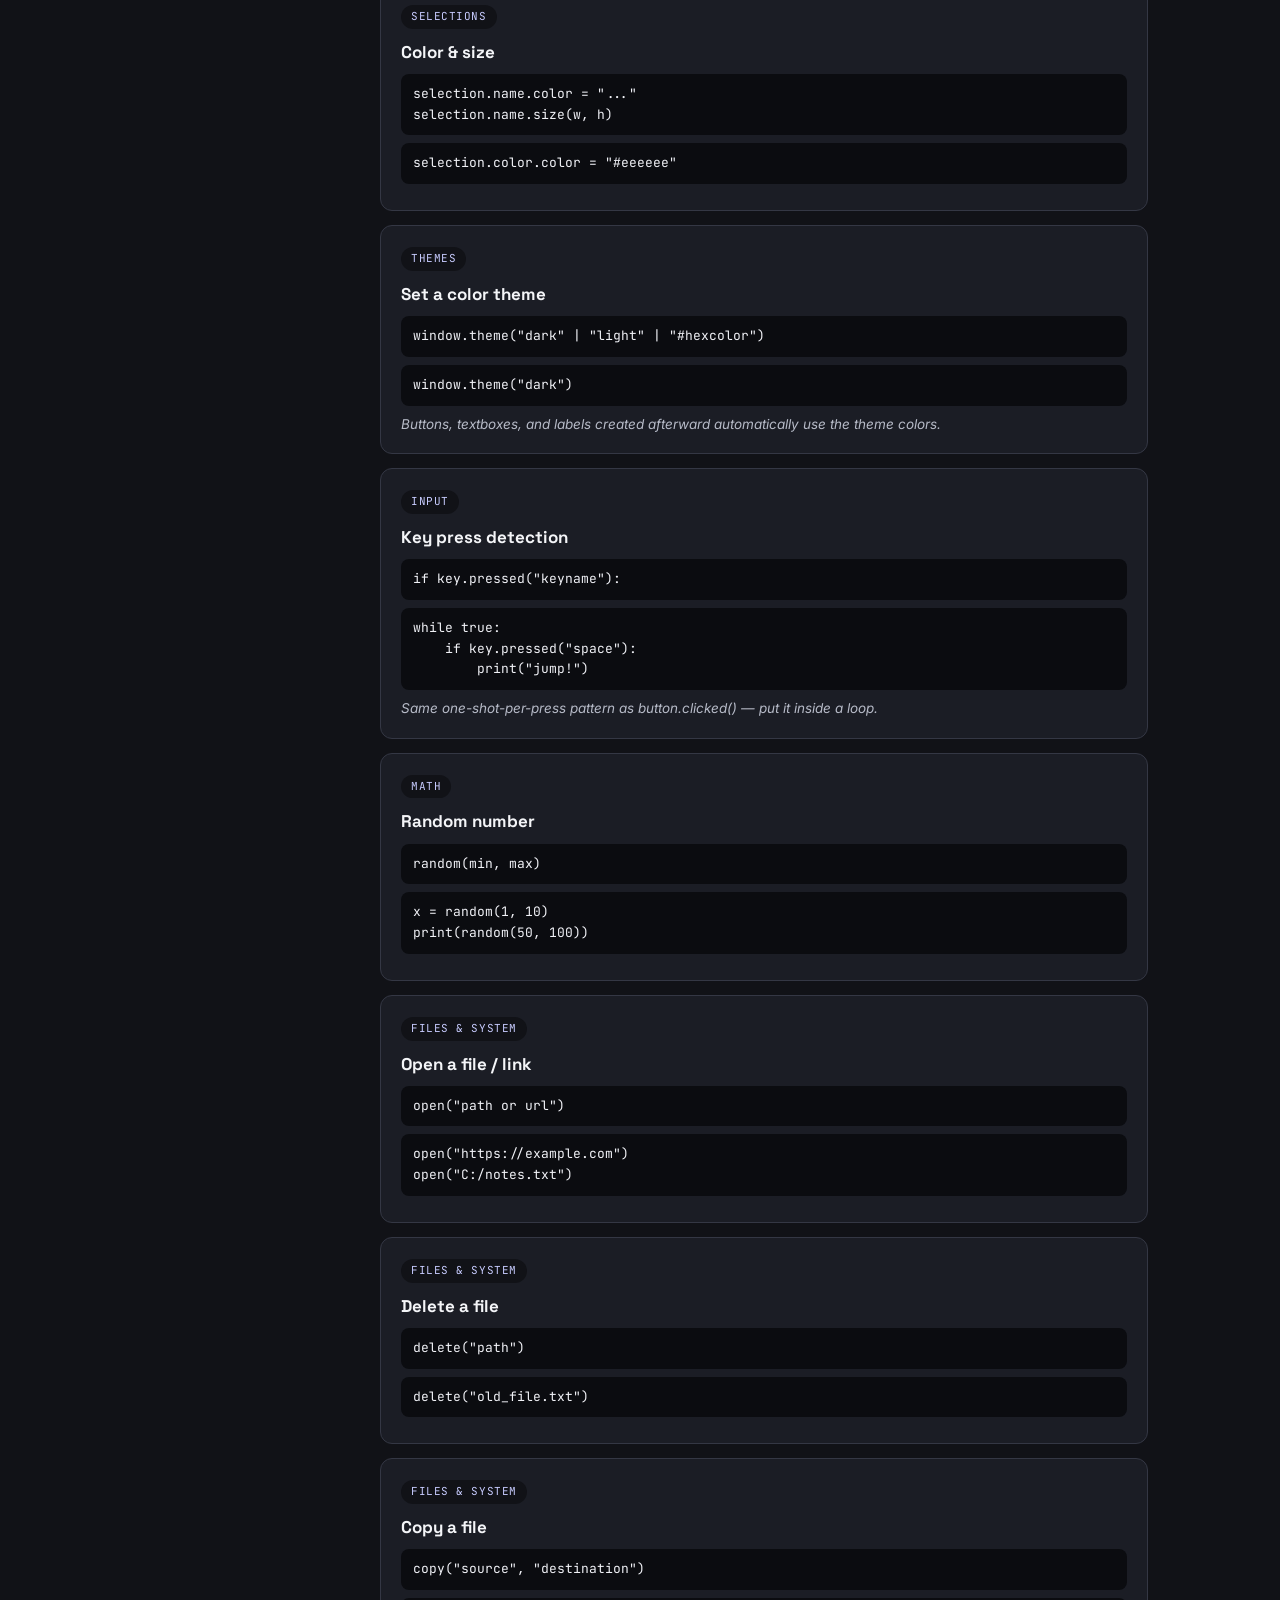
==== commit e7a376fb: "Add files via upload" ====
--- a/docs.html
+++ b/docs.html
@@ -39,7 +39,7 @@
   <div class="wrap">
     <span class="eyebrow">docs — netch 1 (discontinued)</span>
     <h1>Everything you need to actually use netch.</h1>
-    <p class="subhead">This reference covers the original netch (netch 1), which has been discontinued. NetchLang 2 is coming soon — the syntax below may change. Keep this page open in the meantime, the full reference below is searchable.</p>
+    <p class="subhead">This reference covers the original netch (netch 1), which has been discontinued. NetchLang 2 public beta test is out in GitHub releases — the syntax below may change. Keep this page open in the meantime, the full reference below is searchable.</p>
   </div>
 </header>
 
@@ -62,7 +62,7 @@
       <p>
         netch 1 is discontinued and unsupported — downloads aren't offered directly from this page anymore.
         If you still want it, there's a warned download available on the
-        <a href="why.html">Why? page</a>. NetchLang 2 is coming soon and will be the actively developed version.
+        <a href="why.html">Why? page</a>. NetchLang 2 public beta test is out in GitHub releases and is the actively developed version.
       </p>
     </section>
 
@@ -219,7 +219,7 @@
         <a href="https://github.com/netchcodelang/netchcodinglang" target="_blank" rel="noopener">GitHub</a>
       </div>
     </div>
-    <div class="footer-note">netch has been discontinued and shut down — NetchLang 2 is coming soon.</div>
+    <div class="footer-note">netch has been discontinued and shut down — NetchLang 2 public beta test is out in GitHub releases.</div>
   </div>
 </footer>
 
--- a/style.css
+++ b/style.css
@@ -382,3 +382,26 @@
   .cta-row .btn { justify-content: center; }
   .cta-band { padding: 36px 28px; }
 }
+
+.warn-modal-overlay {
+  position: fixed; inset: 0;
+  background: rgba(0,0,0,0.55);
+  display: none;
+  align-items: center; justify-content: center;
+  z-index: 200;
+}
+.warn-modal-overlay.active { display: flex; }
+.warn-modal {
+  background: var(--bg-alt);
+  border-radius: 14px;
+  padding: 28px;
+  max-width: 420px;
+  width: 90vw;
+  box-shadow: 0 30px 60px -20px rgba(0,0,0,0.4);
+  border: 1px solid var(--border);
+}
+.warn-modal h3 { font-size: 19px; margin-bottom: 12px; color: #b34700; }
+.warn-modal p { font-size: 14.5px; color: var(--muted); margin-bottom: 20px; }
+.warn-modal-actions { display: flex; gap: 10px; justify-content: flex-end; }
+
+:root[data-theme="light"] .warn-modal h3 { color: #b34700; }
